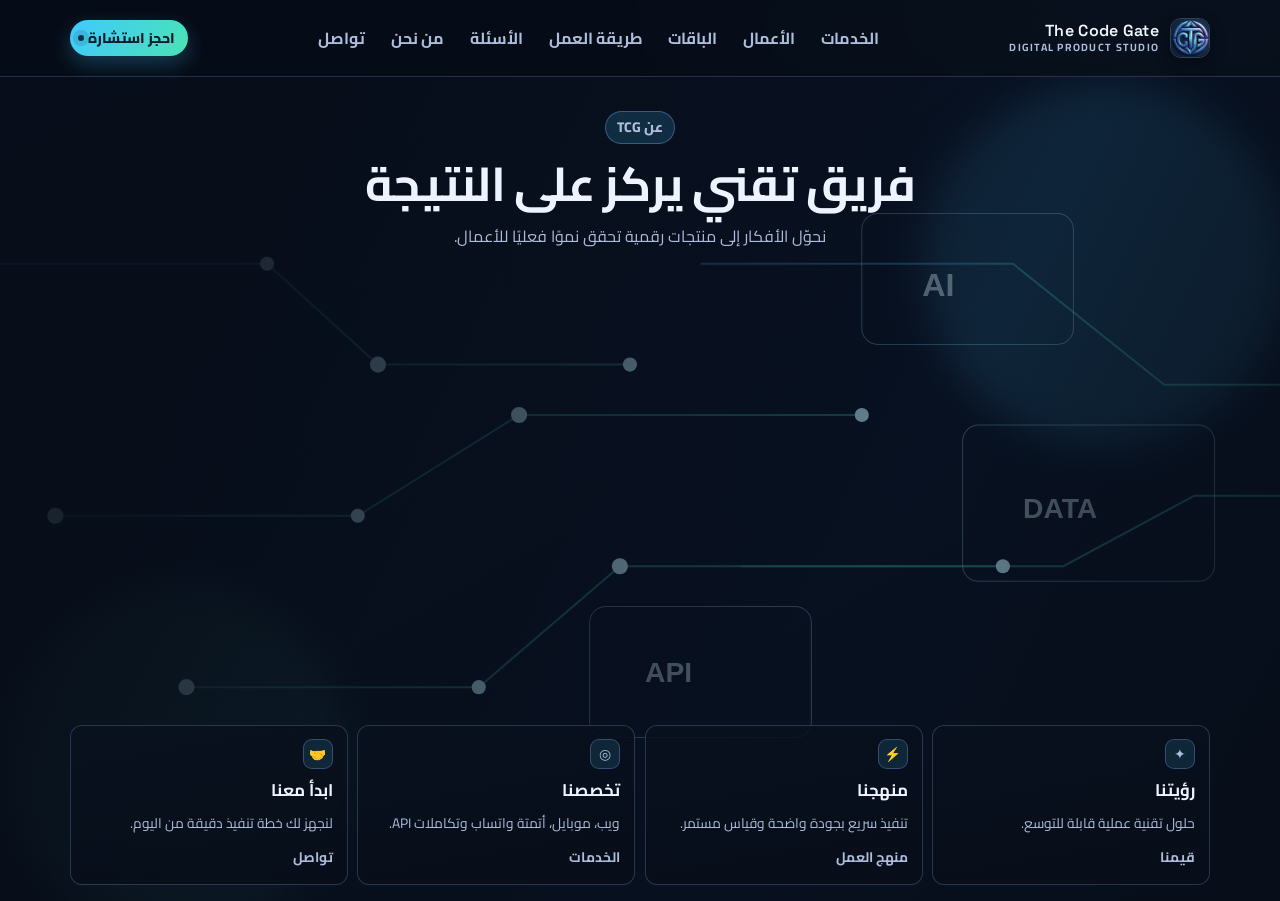
==== about.html @ 064f1c4c "update" ====
<!doctype html><html lang="ar" dir="rtl"><head><meta charset="UTF-8"><meta name="viewport" content="width=device-width, initial-scale=1.0"><title>من نحن | TCG</title><meta name="description" content="تعرف على فريق The Code Gate ورؤيته في بناء حلول رقمية عملية."><meta name="ga4-measurement-id" content=""><link rel="canonical" href="https://tcg.com.ly/about.html"><link rel="icon" type="image/png" sizes="48x48" href="/favicon-48x48.png"><link rel="apple-touch-icon" sizes="180x180" href="/apple-touch-icon.png"><link rel="preconnect" href="https://fonts.googleapis.com"><link rel="preconnect" href="https://fonts.gstatic.com" crossorigin><link href="https://fonts.googleapis.com/css2?family=Cairo:wght@400;600;700&family=Space+Grotesk:wght@600&display=swap" rel="stylesheet"><link rel="stylesheet" href="style.css"></head><body class="section-match"><header class="site-header"><nav class="container nav"><a href="index.html" class="logo"><img src="assets/logotcg.jpeg" alt="TCG Logo" class="logo-img" width="40" height="40"><span class="logo-text-wrap"><span class="logo-title">The Code Gate</span><span class="logo-subtitle">Digital Product Studio</span></span></a><button id="menuBtn" class="menu-btn" aria-label="فتح القائمة" aria-expanded="false" aria-controls="menu">☰</button><ul id="menu" class="menu"><li><a href="services.html">الخدمات</a></li><li><a href="portfolio.html">الأعمال</a></li><li><a href="pricing.html">الباقات</a></li><li><a href="work.html">طريقة العمل</a></li><li><a href="faq.html">الأسئلة</a></li><li><a href="about.html">من نحن</a></li><li><a href="contact.html">تواصل</a></li></ul><a class="nav-cta" href="contact.html">احجز استشارة</a></nav></header><div id="menuOverlay" class="menu-overlay" aria-hidden="true"></div><main><section class="section-stage container"><div class="section-stage-top reveal"><p class="badge">عن TCG</p><h1>فريق تقني يركز على النتيجة</h1><p>نحوّل الأفكار إلى منتجات رقمية تحقق نموًا فعليًا للأعمال.</p></div><div class="section-stage-grid reveal"><div class="hub-list"><div class="hub-item"><span class="hub-icon">✦</span><strong>رؤيتنا</strong><span>حلول تقنية عملية قابلة للتوسع.</span><span class="hub-link">قيمنا</span></div><div class="hub-item"><span class="hub-icon">⚡</span><strong>منهجنا</strong><span>تنفيذ سريع بجودة واضحة وقياس مستمر.</span><span class="hub-link">منهج العمل</span></div><div class="hub-item"><span class="hub-icon">◎</span><strong>تخصصنا</strong><span>ويب، موبايل، أتمتة واتساب وتكاملات API.</span><span class="hub-link">الخدمات</span></div><a class="hub-item" href="contact.html"><span class="hub-icon">🤝</span><strong>ابدأ معنا</strong><span>لنجهز لك خطة تنفيذ دقيقة من اليوم.</span><span class="hub-link">تواصل</span></a></div></div></section></main><script src="script.js" defer></script></body></html>
---- style.css ----
:root {
  --bg: #070d18;
  --bg-soft: #0d1628;
  --surface: #111d34;
  --surface-2: #0f1a2f;
  --surface-3: #0b1425;
  --text: #eef4ff;
  --muted: #aebddb;
  --line: rgba(123, 155, 214, 0.26);
  --brand: #41c9ff;
  --brand-2: #4ae3b5;
  --brand-dark: #0c1322;
  --warn: #ffca7a;
  --radius: 18px;
  --radius-sm: 12px;
  --shadow-sm: 0 10px 24px rgba(0, 0, 0, 0.28);
  --shadow-md: 0 20px 44px rgba(0, 0, 0, 0.34);
  --max: 1140px;
}

* {
  box-sizing: border-box;
}

html {
  scroll-behavior: smooth;
}

html,
body {
  margin: 0;
  padding: 0;
}

body {
  font-family: "Cairo", "Segoe UI", sans-serif;
  color: var(--text);
  background:
    radial-gradient(circle at 92% -10%, rgba(65, 201, 255, 0.15), transparent 40%),
    radial-gradient(circle at -8% 80%, rgba(74, 227, 181, 0.14), transparent 36%),
    var(--bg);
  line-height: 1.75;
}

body.nav-open {
  overflow: hidden;
}

section {
  scroll-margin-top: 96px;
}

.container {
  width: min(var(--max), calc(100% - 2rem));
  margin: 0 auto;
}

.bg-grid {
  display: none;
}

.bg-noise,
.bg-shape {
  position: fixed;
  z-index: -1;
  pointer-events: none;
}

.bg-noise {
  inset: 0;
  opacity: 0.12;
  background-image: radial-gradient(circle, rgba(255, 255, 255, 0.14) 1px, transparent 1px);
  background-size: 3px 3px;
}

.bg-shape {
  filter: blur(90px);
}

.bg-shape-1 {
  top: -120px;
  right: -100px;
  width: 320px;
  height: 320px;
  border-radius: 50%;
  background: rgba(65, 201, 255, 0.24);
}

.bg-shape-2 {
  bottom: -180px;
  left: -120px;
  width: 360px;
  height: 360px;
  border-radius: 50%;
  background: rgba(74, 227, 181, 0.18);
}

.site-header {
  position: sticky;
  top: 0;
  z-index: 50;
  backdrop-filter: blur(10px);
  background: rgba(7, 13, 24, 0.82);
  border-bottom: 1px solid var(--line);
}

.nav {
  min-height: 76px;
  display: flex;
  align-items: center;
  justify-content: space-between;
  gap: 0.75rem;
}

.logo {
  text-decoration: none;
  display: flex;
  align-items: center;
  gap: 0.68rem;
}

.logo-img {
  width: 40px;
  height: 40px;
  object-fit: cover;
  border-radius: 11px;
  border: 1px solid rgba(123, 155, 214, 0.35);
  box-shadow: 0 6px 16px rgba(0, 0, 0, 0.32);
}

.logo-text-wrap {
  display: flex;
  flex-direction: column;
  line-height: 1.05;
}

.logo-title {
  color: #f2f6ff;
  font-family: "Space Grotesk", "Verdana", sans-serif;
  font-size: 1rem;
  letter-spacing: 0.02em;
  font-weight: 600;
}

.logo-subtitle {
  color: var(--muted);
  font-size: 0.66rem;
  font-weight: 700;
  letter-spacing: 0.12em;
  text-transform: uppercase;
  margin-top: 0.14rem;
}

.menu {
  list-style: none;
  margin: 0;
  padding: 0;
  display: flex;
  align-items: center;
  gap: 0.18rem;
}

.menu a {
  text-decoration: none;
  color: var(--muted);
  font-weight: 700;
  padding: 0.34rem 0.72rem;
  border-radius: 999px;
  transition: color 0.2s ease, background 0.2s ease;
}

.menu a:hover,
.menu a.active {
  color: var(--text);
  background: rgba(65, 201, 255, 0.18);
}

.nav-cta {
  text-decoration: none;
  color: #061b2c;
  background: linear-gradient(120deg, var(--brand), var(--brand-2));
  border-radius: 999px;
  font-weight: 800;
  font-size: 0.88rem;
  padding: 0.38rem 0.78rem 0.38rem 1.15rem;
  box-shadow: 0 8px 20px rgba(65, 201, 255, 0.25);
  position: relative;
}

.nav-cta::before {
  content: "";
  position: absolute;
  left: 0.48rem;
  top: 50%;
  width: 6px;
  height: 6px;
  border-radius: 50%;
  transform: translateY(-50%);
  background: #07314b;
  box-shadow: 0 0 0 5px rgba(7, 49, 75, 0.14);
}

.menu-btn {
  display: none;
  width: 42px;
  height: 42px;
  border-radius: 10px;
  border: 1px solid var(--line);
  background: rgba(11, 20, 37, 0.85);
  color: var(--text);
  font-size: 1.1rem;
}

.menu-overlay {
  display: none;
}

.hero {
  display: grid;
  grid-template-columns: 1.16fr 0.84fr;
  gap: 0.9rem;
  padding: 3.3rem 0 2rem;
}

.hero-text,
.hero-showcase,
.stat,
.card,
.portfolio-item,
.plan,
.quote,
.tech,
.work,
.about,
.faq,
.contact,
.local-seo,
.cta-band {
  border: 1px solid var(--line);
  border-radius: var(--radius);
  background: linear-gradient(160deg, rgba(18, 31, 55, 0.9), rgba(13, 24, 43, 0.9));
  box-shadow: var(--shadow-sm);
  position: relative;
  overflow: hidden;
}

.hero-text::before,
.hero-showcase::before,
.stat::before,
.card::before,
.portfolio-item::before,
.plan::before,
.quote::before,
.tech::before,
.work::before,
.about::before,
.faq::before,
.contact::before,
.cta-band::before {
  content: "";
  position: absolute;
  inset: 0;
  pointer-events: none;
  background: linear-gradient(120deg, transparent 0%, rgba(255, 255, 255, 0.045) 48%, transparent 100%);
  opacity: 0;
  transition: opacity 0.22s ease;
}

.hero-text:hover::before,
.hero-showcase:hover::before,
.stat:hover::before,
.card:hover::before,
.portfolio-item:hover::before,
.plan:hover::before,
.quote:hover::before,
.tech:hover::before,
.work:hover::before,
.about:hover::before,
.faq:hover::before,
.contact:hover::before,
.cta-band:hover::before {
  opacity: 1;
}

.hero-text {
  padding: 1.6rem;
}

.badge {
  display: inline-flex;
  border-radius: 999px;
  padding: 0.2rem 0.67rem;
  background: rgba(65, 201, 255, 0.16);
  border: 1px solid rgba(132, 185, 255, 0.34);
  color: #daf0ff;
  font-size: 0.88rem;
  font-weight: 800;
}

h1 {
  margin: 0.72rem 0;
  font-size: clamp(2rem, 3.1vw, 3.2rem);
  line-height: 1.2;
}

.hero-copy {
  margin: 0;
  color: var(--muted);
  max-width: 60ch;
}

.hero-actions {
  margin-top: 1.15rem;
  display: flex;
  flex-wrap: wrap;
  gap: 0.62rem;
}

.btn {
  border: 1px solid transparent;
  text-decoration: none;
  border-radius: 12px;
  font-weight: 800;
  padding: 0.62rem 0.95rem;
  display: inline-flex;
  align-items: center;
  justify-content: center;
  cursor: pointer;
  transition: transform 0.18s ease, box-shadow 0.2s ease;
}

.btn:hover {
  transform: translateY(-1px);
}

.btn-primary {
  color: #071725;
  background: linear-gradient(120deg, var(--brand), var(--brand-2));
  box-shadow: 0 10px 24px rgba(65, 201, 255, 0.24);
}

.btn-secondary {
  color: var(--text);
  border-color: rgba(123, 155, 214, 0.46);
  background: rgba(11, 20, 37, 0.85);
}

.hero-proof {
  margin-top: 1.1rem;
  display: grid;
  grid-template-columns: repeat(3, minmax(0, 1fr));
  gap: 0.45rem;
}

.proof-item {
  border: 1px solid rgba(123, 155, 214, 0.3);
  border-radius: var(--radius-sm);
  background: rgba(9, 16, 30, 0.72);
  padding: 0.54rem 0.62rem;
}

.proof-item strong {
  display: block;
  color: #8cd8ff;
  font-family: "Space Grotesk", "Verdana", sans-serif;
  font-size: 1.1rem;
  line-height: 1.1;
}

.proof-item span {
  color: var(--muted);
  font-size: 0.84rem;
}

.hero-showcase {
  padding: 1.15rem;
}

.showcase-title {
  margin: 0 0 0.7rem;
  color: #8cd8ff;
  font-size: 0.94rem;
  font-weight: 800;
}

.showcase-list {
  display: grid;
  gap: 0.55rem;
}

.showcase-item {
  border: 1px solid rgba(123, 155, 214, 0.3);
  border-radius: var(--radius-sm);
  background: rgba(9, 16, 30, 0.72);
  padding: 0.66rem;
}

.showcase-item h3 {
  margin: 0;
  font-size: 0.95rem;
  font-family: "Space Grotesk", "Verdana", sans-serif;
}

.showcase-item p {
  margin: 0.18rem 0 0;
  color: var(--muted);
  font-size: 0.9rem;
}

.showcase-note {
  margin-top: 0.72rem;
  display: flex;
  flex-wrap: wrap;
  gap: 0.35rem;
}

.showcase-note span {
  border: 1px solid rgba(123, 155, 214, 0.3);
  border-radius: 999px;
  background: rgba(9, 16, 30, 0.6);
  color: var(--muted);
  font-size: 0.8rem;
  padding: 0.14rem 0.55rem;
}

.stats {
  display: grid;
  grid-template-columns: repeat(4, minmax(0, 1fr));
  gap: 0.66rem;
  margin-top: 0.5rem;
}

.stat {
  padding: 0.82rem;
  text-align: center;
}

.stat .num {
  margin: 0;
  font-family: "Space Grotesk", "Verdana", sans-serif;
  color: #8cd8ff;
  font-size: clamp(1.45rem, 2vw, 1.95rem);
}

.stat p:last-child {
  margin: 0.16rem 0 0;
  color: var(--muted);
}

.section-title {
  margin: 0 0 0.95rem;
  font-size: clamp(1.35rem, 2.1vw, 2.05rem);
  line-height: 1.3;
  display: inline-block;
  position: relative;
  background: linear-gradient(120deg, #eef4ff, #9adfff);
  -webkit-background-clip: text;
  background-clip: text;
  color: transparent;
}

.section-title::after {
  content: "";
  position: absolute;
  right: 0;
  bottom: -0.22rem;
  width: 44%;
  height: 2px;
  border-radius: 999px;
  background: linear-gradient(120deg, var(--brand), transparent);
}

.services,
.portfolio,
.pricing,
.testimonials {
  padding: 1rem 0;
}

.cards,
.portfolio-grid,
.plans,
.testimonial-grid,
.steps {
  display: grid;
  grid-template-columns: repeat(2, minmax(0, 1fr));
  gap: 0.75rem;
}

.card,
.portfolio-item,
.plan,
.quote {
  padding: 1rem;
}

.card,
.portfolio-item,
.plan,
.quote,
.stat,
.showcase-item,
.proof-item {
  transition: transform 0.2s ease, border-color 0.2s ease;
}

.card:hover,
.portfolio-item:hover,
.plan:hover,
.quote:hover,
.stat:hover {
  transform: translateY(-3px);
  border-color: rgba(141, 188, 255, 0.48);
}

.card h3,
.portfolio-item h3,
.plan h3 {
  margin: 0;
}

.card p,
.portfolio-item p,
.plan-sub,
.plan ul,
.quote cite,
.about p,
.faq p,
.contact p {
  color: var(--muted);
}

.service-link {
  display: inline-block;
  margin-top: 0.55rem;
  color: #a9ebff;
  text-decoration: none;
  font-weight: 700;
  border-bottom: 1px dashed rgba(169, 235, 255, 0.4);
}

.service-link:hover {
  color: #d5fff3;
  border-bottom-color: rgba(213, 255, 243, 0.75);
}

.portfolio-tag {
  display: inline-flex;
  margin: 0 0 0.3rem;
  border-radius: 999px;
  border: 1px solid rgba(123, 155, 214, 0.36);
  background: rgba(65, 201, 255, 0.14);
  color: #8cd8ff;
  font-size: 0.78rem;
  padding: 0.15rem 0.52rem;
}

.portfolio-item a {
  text-decoration: none;
  color: #8cd8ff;
  font-weight: 700;
}

.tech {
  padding: 1rem;
  margin-top: 0.6rem;
}

.tech-list {
  display: flex;
  flex-wrap: wrap;
  gap: 0.45rem;
}

.tech-list span {
  border: 1px solid rgba(123, 155, 214, 0.34);
  background: rgba(65, 201, 255, 0.1);
  border-radius: 999px;
  padding: 0.24rem 0.62rem;
  color: #8cd8ff;
  font-family: "Space Grotesk", "Verdana", sans-serif;
  font-size: 0.86rem;
}

.plan-sub {
  margin: 0.25rem 0 0.55rem;
  color: #8cd8ff;
  font-weight: 700;
}

.plan ul {
  margin: 0 0 0.88rem;
  padding-right: 1rem;
}

.plan-featured {
  border-color: rgba(141, 188, 255, 0.58);
  box-shadow: var(--shadow-md);
}

.quote {
  margin: 0;
}

.quote p {
  margin: 0;
}

.quote cite {
  margin-top: 0.55rem;
  display: block;
  font-style: normal;
}

.work,
.about,
.faq,
.contact,
.cta-band {
  padding: 1.1rem;
  margin-top: 1rem;
}

.step {
  border: 1px solid rgba(123, 155, 214, 0.3);
  border-radius: var(--radius-sm);
  background: rgba(9, 16, 30, 0.72);
  padding: 0.7rem;
  display: flex;
  align-items: center;
  gap: 0.5rem;
}

.step span {
  width: 28px;
  height: 28px;
  border-radius: 50%;
  display: inline-grid;
  place-items: center;
  background: linear-gradient(120deg, var(--brand), var(--brand-2));
  color: var(--brand-dark);
  font-family: "Space Grotesk", "Verdana", sans-serif;
  font-weight: 700;
}

.faq details {
  border: 1px solid rgba(123, 155, 214, 0.3);
  border-radius: var(--radius-sm);
  background: rgba(9, 16, 30, 0.72);
  padding: 0.66rem;
  margin-bottom: 0.5rem;
}

.faq summary {
  cursor: pointer;
  font-weight: 700;
}

.contact-info {
  border: 1px solid rgba(123, 155, 214, 0.3);
  border-radius: var(--radius-sm);
  background: rgba(9, 16, 30, 0.72);
  padding: 0.7rem;
  margin-bottom: 0.85rem;
}

.contact-info p {
  margin: 0.16rem 0;
}

.contact-info a {
  text-decoration: none;
  color: #8cd8ff;
  font-weight: 700;
}

.contact-form {
  display: grid;
  gap: 0.42rem;
}

.contact-form label {
  font-weight: 700;
}

.contact-form input,
.contact-form textarea,
.contact-form select {
  border: 1px solid rgba(123, 155, 214, 0.34);
  border-radius: 10px;
  padding: 0.66rem;
  background: rgba(8, 14, 26, 0.9);
  color: var(--text);
  font-family: inherit;
  outline: none;
  transition: border-color 0.2s ease, box-shadow 0.2s ease;
}

.contact-form input:focus,
.contact-form textarea:focus,
.contact-form select:focus {
  border-color: rgba(101, 182, 255, 0.8);
  box-shadow: 0 0 0 3px rgba(65, 201, 255, 0.16);
}

.contact-form textarea {
  resize: vertical;
}

.form-status {
  margin: 0.1rem 0 0;
  min-height: 1.1rem;
  color: var(--warn);
  font-weight: 700;
}

.cta-band {
  display: flex;
  align-items: center;
  justify-content: space-between;
  gap: 0.9rem;
  margin-bottom: 1rem;
  background:
    linear-gradient(145deg, rgba(65, 201, 255, 0.13), transparent 35%),
    linear-gradient(210deg, rgba(74, 227, 181, 0.12), transparent 30%),
    linear-gradient(160deg, rgba(18, 31, 55, 0.9), rgba(13, 24, 43, 0.9));
}

.cta-band h2 {
  margin: 0 0 0.15rem;
  font-size: clamp(1.2rem, 2vw, 1.75rem);
}

.cta-band p {
  margin: 0;
  color: var(--muted);
}

.hero-modern {
  grid-template-columns: 1fr;
  border-radius: var(--radius);
  overflow: clip;
  min-height: 460px;
  background:
    linear-gradient(115deg, rgba(7, 13, 24, 0.9) 24%, rgba(7, 13, 24, 0.46) 64%, rgba(7, 13, 24, 0.94) 100%),
    url("assets/hero-ai-tech.svg");
  background-size: 136% auto;
  background-position: 50% center;
  border: 1px solid rgba(123, 155, 214, 0.24);
  box-shadow: 0 22px 44px rgba(0, 0, 0, 0.28);
  position: relative;
}

.hero-modern .hero-text {
  border: 0;
  box-shadow: none;
  background: transparent;
  padding: 2.4rem 1.9rem 2.1rem;
  max-width: 860px;
  margin: 0 auto;
  text-align: center;
}

.hero-modern .hero-text::before {
  display: none;
}

.hero-trust,
.hero-locations {
  margin: 0;
  color: #d6e2fb;
  font-weight: 700;
  font-size: 0.92rem;
}

.hero-locations {
  color: #9cc8e5;
  font-weight: 600;
  font-size: 0.88rem;
}

.hero-meta {
  margin-top: 0.9rem;
  padding-top: 0.76rem;
  border-top: 1px solid rgba(136, 173, 231, 0.3);
  display: grid;
  gap: 0.24rem;
}

.section-hub {
  padding: 0.5rem 0 1.1rem;
}

.hub-list {
  display: grid;
  gap: 0.62rem;
  grid-template-columns: repeat(4, minmax(0, 1fr));
}

.hub-item {
  text-decoration: none;
  color: var(--text);
  border: 1px solid rgba(123, 155, 214, 0.28);
  border-radius: 12px;
  background: linear-gradient(170deg, rgba(9, 17, 31, 0.88), rgba(8, 14, 25, 0.92));
  padding: 0.84rem 0.86rem 0.74rem;
  display: grid;
  gap: 0.18rem;
  transition: transform 0.2s ease, border-color 0.2s ease, background 0.2s ease;
}

.hub-item strong {
  font-size: 1.05rem;
}

.hub-item span {
  color: var(--muted);
  font-size: 0.86rem;
}

.hub-item:hover {
  transform: translateY(-2px);
  border-color: rgba(141, 188, 255, 0.5);
  background: linear-gradient(170deg, rgba(13, 24, 44, 0.9), rgba(9, 17, 30, 0.94));
}

.hub-icon {
  width: 30px;
  height: 30px;
  border-radius: 9px;
  display: inline-flex;
  align-items: center;
  justify-content: center;
  font-size: 0.95rem;
  border: 1px solid rgba(123, 155, 214, 0.35);
  background: rgba(65, 201, 255, 0.12);
}

.hub-link {
  color: #a9ebff;
  font-weight: 700;
  margin-top: 0.2rem;
}

.page-shell {
  border: 1px solid var(--line);
  border-radius: var(--radius);
  background: linear-gradient(160deg, rgba(18, 31, 55, 0.9), rgba(13, 24, 43, 0.9));
  padding: 1.2rem;
  margin-top: 1.1rem;
}

.page-list {
  margin: 0.6rem 0 1rem;
  padding: 0 1rem 0 0;
  color: var(--muted);
  display: grid;
  gap: 0.45rem;
}

.site-footer {
  color: var(--muted);
  text-align: center;
  padding: 1.35rem 0 2rem;
}

.floating-wa,
.scroll-top {
  position: fixed;
  bottom: 1rem;
  z-index: 60;
}

.floating-wa {
  left: 1rem;
  text-decoration: none;
  font-weight: 800;
  border-radius: 999px;
  padding: 0.5rem 0.88rem;
  color: #03192a;
  background: linear-gradient(120deg, var(--brand), var(--brand-2));
  box-shadow: 0 10px 24px rgba(65, 201, 255, 0.28);
  animation: floatSoft 2.8s ease-in-out infinite;
}

.scroll-top {
  right: 1rem;
  width: 42px;
  height: 42px;
  border-radius: 50%;
  border: 1px solid rgba(123, 155, 214, 0.34);
  background: rgba(11, 20, 37, 0.9);
  color: var(--text);
  font-size: 1.14rem;
  cursor: pointer;
  opacity: 0;
  transform: translateY(8px);
  pointer-events: none;
  transition: opacity 0.2s ease, transform 0.2s ease;
}

.scroll-top.show {
  opacity: 1;
  transform: translateY(0);
  pointer-events: auto;
}

.reveal {
  opacity: 0;
  transform: translateY(14px);
  transition: transform 0.65s ease, opacity 0.65s ease;
}

.reveal.show {
  opacity: 1;
  transform: translateY(0);
}

@keyframes floatSoft {
  0%, 100% {
    transform: translateY(0);
  }
  50% {
    transform: translateY(-2px);
  }
}

/* Homepage visual match layout */
.home-match .bg-shape {
  display: none;
}

.home-match .nav {
  display: grid;
  grid-template-columns: auto 1fr auto;
  align-items: center;
}

.home-match .menu {
  justify-self: center;
  gap: 0.02rem;
}

.home-match .menu a {
  padding: 0.34rem 0.64rem;
  font-size: 0.98rem;
}

.home-match .hero.hero-modern {
  margin-top: 0;
  min-height: calc(100svh - 76px);
  padding: 2.1rem 1.2rem 1rem;
  background-size: 126% auto;
  background-position: center 42%;
  width: 100%;
  max-width: none;
  border: 0;
  border-radius: 0;
  box-shadow: none;
  display: flex;
  flex-direction: column;
  justify-content: space-between;
}

.home-match .hero-modern .hero-text {
  max-width: 860px;
  margin: 0 auto;
  text-align: center;
  padding: 1.2rem 0 0.8rem;
  border: 0;
  border-radius: 0;
  box-shadow: none;
  background: transparent;
}

.home-match .hero-modern h1 {
  font-size: clamp(2.45rem, 3.8vw, 4.05rem);
  margin: 0.8rem 0 0.55rem;
  letter-spacing: -0.015em;
}

.home-match .hero-copy {
  max-width: 62ch;
  margin: 0 auto;
}

.home-match .hero-actions {
  justify-content: center;
}

.home-match .hero-meta {
  max-width: 700px;
  margin: 0.95rem auto 0;
  gap: 0.28rem;
}

.home-match .section-hub {
  margin-top: auto;
  padding: 0 0 1rem;
  width: min(var(--max), calc(100% - 2rem));
  align-self: center;
}

.home-match .section-hub .section-title {
  width: 100%;
  text-align: center;
  margin-bottom: 0.72rem;
}

.home-match .section-hub .section-title::after {
  right: 50%;
  transform: translateX(50%);
  width: 120px;
}

.home-match .hub-list {
  grid-template-columns: repeat(4, minmax(0, 1fr));
  gap: 0.5rem;
}

.home-match .hub-item {
  min-height: 160px;
  align-content: start;
}

@media (max-width: 980px) {
  .home-match .nav {
    display: flex;
  }

  .home-match .hero.hero-modern {
    min-height: auto;
    padding: 1.25rem 0.75rem 0.9rem;
    background-size: 178% auto;
    background-position: 62% 30%;
    border-radius: 0;
  }

  .home-match .hero-modern .hero-text {
    text-align: right;
    margin: 0;
    padding: 1rem 0.4rem 0.8rem;
  }

  .home-match .hero-modern h1 {
    font-size: clamp(1.95rem, 8vw, 2.45rem);
  }

  .home-match .hero-copy {
    margin: 0;
  }

  .home-match .hero-actions {
    justify-content: flex-start;
  }

  .home-match .hero-meta {
    margin: 0.82rem 0 0;
  }

  .home-match .section-hub {
    margin-top: 1rem;
  }

  .home-match .hub-list {
    grid-template-columns: repeat(2, minmax(0, 1fr));
  }
}

/* Unified section pages (same design language as homepage hero) */
.section-match .bg-shape {
  display: none;
}

.section-match .section-stage {
  min-height: calc(100svh - 76px);
  width: 100%;
  max-width: none;
  margin-top: 0;
  padding: 2.1rem 1.2rem 1rem;
  display: flex;
  flex-direction: column;
  justify-content: space-between;
  background:
    linear-gradient(115deg, rgba(7, 13, 24, 0.9) 24%, rgba(7, 13, 24, 0.46) 64%, rgba(7, 13, 24, 0.94) 100%),
    url("assets/hero-ai-tech.svg");
  background-size: 126% auto;
  background-position: center 42%;
}

.section-match .section-stage-top {
  max-width: 860px;
  margin: 0 auto;
  text-align: center;
}

.section-match .section-stage-top h1 {
  margin: 0.8rem 0 0.55rem;
  font-size: clamp(2.3rem, 3.7vw, 3.95rem);
  line-height: 1.2;
  letter-spacing: -0.015em;
}

.section-match .section-stage-top p {
  color: var(--muted);
  margin: 0;
}

.section-match .section-stage-grid {
  width: min(var(--max), calc(100% - 2rem));
  margin: 1rem auto 0;
}

.section-match .page-list {
  margin: 0;
  padding: 0;
  list-style: none;
}

.section-match .hub-list {
  grid-template-columns: repeat(4, minmax(0, 1fr));
}

.section-match .hub-item {
  min-height: 160px;
}

@media (max-width: 980px) {
  .section-match .section-stage {
    min-height: auto;
    padding: 1.25rem 0.75rem 0.9rem;
    background-size: 178% auto;
    background-position: 62% 30%;
  }

  .section-match .section-stage-top {
    margin: 0;
    text-align: right;
  }

  .section-match .section-stage-top h1 {
    font-size: clamp(1.9rem, 7.8vw, 2.4rem);
  }

  .section-match .section-stage-grid {
    width: 100%;
  }

  .section-match .hub-list {
    grid-template-columns: repeat(2, minmax(0, 1fr));
  }
}

@media (max-width: 390px) {
  .section-match .hub-list {
    grid-template-columns: 1fr;
  }
}

@media (max-width: 980px) {
  .logo {
    gap: 0.52rem;
  }

  .logo-img {
    width: 36px;
    height: 36px;
    border-radius: 10px;
  }

  .logo-text-wrap {
    line-height: 1.02;
  }

  .logo-title {
    font-size: 0.88rem;
    font-weight: 700;
    letter-spacing: 0.015em;
  }

  .logo-subtitle {
    display: block;
    font-size: 0.53rem;
    letter-spacing: 0.16em;
    margin-top: 0.16rem;
    opacity: 0.92;
  }

  .hero {
    grid-template-columns: 1fr;
    padding-top: 2.7rem;
  }

  .hero-modern {
    background-size: 165% auto;
    background-position: 74% center;
    min-height: auto;
  }

  .hero-modern .hero-text {
    text-align: right;
    margin: 0;
    max-width: none;
    padding: 1.7rem 1rem 1.45rem;
  }

  .hub-item {
    padding: 0.72rem 0.8rem;
  }

  .hub-list {
    grid-template-columns: repeat(2, minmax(0, 1fr));
  }

  .hero-proof {
    grid-template-columns: repeat(2, minmax(0, 1fr));
  }

  .cards,
  .portfolio-grid,
  .plans,
  .testimonial-grid,
  .steps {
    grid-template-columns: 1fr;
  }

  .stats {
    grid-template-columns: repeat(2, minmax(0, 1fr));
  }

  .cta-band {
    flex-direction: column;
    align-items: flex-start;
  }

  .nav-cta {
    display: none;
  }

  .menu-btn {
    display: block;
    width: 44px;
    height: 44px;
    border-radius: 14px;
    border-color: rgba(123, 155, 214, 0.5);
    background: linear-gradient(165deg, rgba(11, 20, 37, 0.96), rgba(7, 14, 26, 0.96));
    box-shadow: 0 10px 22px rgba(0, 0, 0, 0.34);
    z-index: 65;
  }

  .menu {
    position: fixed;
    top: 0;
    left: 0;
    width: min(330px, 86vw);
    height: 100dvh;
    border-right: 1px solid rgba(123, 155, 214, 0.42);
    background:
      radial-gradient(circle at 12% 8%, rgba(65, 201, 255, 0.18), transparent 44%),
      linear-gradient(180deg, rgba(7, 13, 24, 0.995), rgba(9, 16, 30, 0.995));
    border-radius: 0 24px 24px 0;
    padding: 6.2rem 1rem 1.2rem;
    display: flex;
    flex-direction: column;
    align-items: stretch;
    gap: 0.52rem;
    box-shadow: 0 28px 48px rgba(0, 0, 0, 0.46);
    transform: translateX(calc(-100% - 20px));
    opacity: 0;
    visibility: hidden;
    pointer-events: none;
    transition: transform 0.28s ease, opacity 0.24s ease;
    z-index: 70;
  }

  .menu::before {
    content: "التنقل";
    display: block;
    font-size: 0.74rem;
    color: var(--muted);
    letter-spacing: 0.08em;
    margin: 0.1rem 0 0.4rem;
    padding: 0 0.32rem;
  }

  .menu li {
    width: 100%;
  }

  .menu.open {
    transform: translateX(0);
    opacity: 1;
    visibility: visible;
    pointer-events: auto;
  }

  .menu a {
    display: flex;
    align-items: center;
    justify-content: space-between;
    padding: 0.72rem 0.9rem;
    font-size: 1.04rem;
    font-weight: 700;
    color: var(--text);
    background: linear-gradient(145deg, rgba(65, 201, 255, 0.1), rgba(74, 227, 181, 0.04));
    border: 1px solid rgba(123, 155, 214, 0.3);
    border-radius: 14px;
  }

  .menu a::after {
    content: "←";
    font-size: 0.88rem;
    color: rgba(196, 216, 255, 0.75);
    transition: transform 0.2s ease, color 0.2s ease;
  }

  .menu a:hover,
  .menu a.active {
    color: #f5fbff;
    border-color: rgba(74, 227, 181, 0.45);
    background: linear-gradient(145deg, rgba(65, 201, 255, 0.22), rgba(74, 227, 181, 0.13));
  }

  .menu a:hover::after,
  .menu a.active::after {
    transform: translateX(-3px);
    color: #cffff0;
  }

  .menu-overlay {
    position: fixed;
    inset: 0;
    display: block;
    background: rgba(2, 8, 17, 0.52);
    opacity: 0;
    visibility: hidden;
    pointer-events: none;
    transition: opacity 0.2s ease;
    z-index: 45;
  }

  .menu-overlay.show {
    opacity: 1;
    visibility: visible;
    pointer-events: auto;
  }

  .floating-wa {
    left: 0.8rem;
    bottom: 0.8rem;
  }

  .scroll-top {
    right: 0.8rem;
    bottom: 0.8rem;
  }
}

@media (max-width: 390px) {
  .hub-list {
    grid-template-columns: 1fr;
  }

  .logo-subtitle {
    display: none;
  }
}

@media (prefers-reduced-motion: reduce) {
  html {
    scroll-behavior: auto;
  }

  .reveal,
  .btn,
  .scroll-top,
  .card,
  .portfolio-item,
  .plan,
  .quote,
  .stat {
    transition: none;
  }

  .floating-wa {
    animation: none;
  }
}
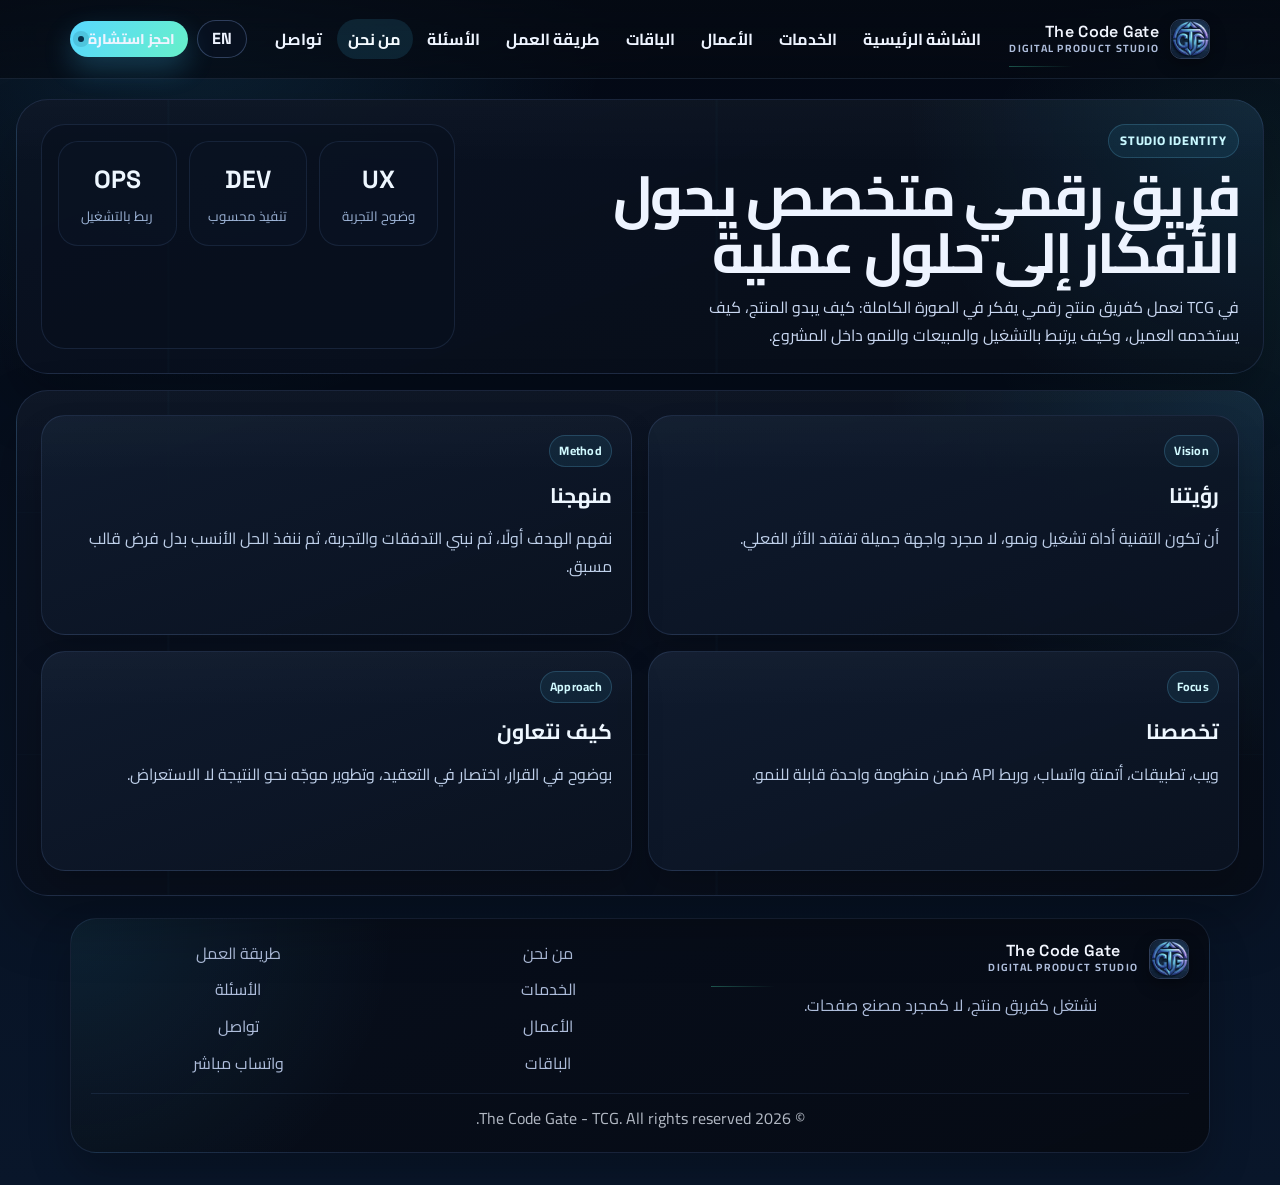
==== commit db6fe155: "Update site content and localization" ====
--- a/about.html
+++ b/about.html
@@ -1 +1,127 @@
-<!doctype html><html lang="ar" dir="rtl"><head><meta charset="UTF-8"><meta name="viewport" content="width=device-width, initial-scale=1.0"><title>من نحن | TCG</title><meta name="description" content="تعرف على فريق The Code Gate ورؤيته في بناء حلول رقمية عملية."><meta name="ga4-measurement-id" content=""><link rel="canonical" href="https://tcg.com.ly/about.html"><link rel="icon" type="image/png" sizes="48x48" href="/favicon-48x48.png"><link rel="apple-touch-icon" sizes="180x180" href="/apple-touch-icon.png"><link rel="preconnect" href="https://fonts.googleapis.com"><link rel="preconnect" href="https://fonts.gstatic.com" crossorigin><link href="https://fonts.googleapis.com/css2?family=Cairo:wght@400;600;700&family=Space+Grotesk:wght@600&display=swap" rel="stylesheet"><link rel="stylesheet" href="style.css"></head><body class="section-match"><header class="site-header"><nav class="container nav"><a href="index.html" class="logo"><img src="assets/logotcg.jpeg" alt="TCG Logo" class="logo-img" width="40" height="40"><span class="logo-text-wrap"><span class="logo-title">The Code Gate</span><span class="logo-subtitle">Digital Product Studio</span></span></a><button id="menuBtn" class="menu-btn" aria-label="فتح القائمة" aria-expanded="false" aria-controls="menu">☰</button><ul id="menu" class="menu"><li><a href="services.html">الخدمات</a></li><li><a href="portfolio.html">الأعمال</a></li><li><a href="pricing.html">الباقات</a></li><li><a href="work.html">طريقة العمل</a></li><li><a href="faq.html">الأسئلة</a></li><li><a href="about.html">من نحن</a></li><li><a href="contact.html">تواصل</a></li></ul><a class="nav-cta" href="contact.html">احجز استشارة</a></nav></header><div id="menuOverlay" class="menu-overlay" aria-hidden="true"></div><main><section class="section-stage container"><div class="section-stage-top reveal"><p class="badge">عن TCG</p><h1>فريق تقني يركز على النتيجة</h1><p>نحوّل الأفكار إلى منتجات رقمية تحقق نموًا فعليًا للأعمال.</p></div><div class="section-stage-grid reveal"><div class="hub-list"><div class="hub-item"><span class="hub-icon">✦</span><strong>رؤيتنا</strong><span>حلول تقنية عملية قابلة للتوسع.</span><span class="hub-link">قيمنا</span></div><div class="hub-item"><span class="hub-icon">⚡</span><strong>منهجنا</strong><span>تنفيذ سريع بجودة واضحة وقياس مستمر.</span><span class="hub-link">منهج العمل</span></div><div class="hub-item"><span class="hub-icon">◎</span><strong>تخصصنا</strong><span>ويب، موبايل، أتمتة واتساب وتكاملات API.</span><span class="hub-link">الخدمات</span></div><a class="hub-item" href="contact.html"><span class="hub-icon">🤝</span><strong>ابدأ معنا</strong><span>لنجهز لك خطة تنفيذ دقيقة من اليوم.</span><span class="hub-link">تواصل</span></a></div></div></section></main><script src="script.js" defer></script></body></html>
+<!doctype html>
+<html lang="ar" dir="rtl">
+<head>
+  <meta charset="UTF-8">
+  <meta name="viewport" content="width=device-width, initial-scale=1.0">
+  <title>من نحن | TCG</title>
+  <meta name="description" content="تعرف على فريق The Code Gate ورؤيته في بناء منتجات رقمية عملية تجمع بين التصميم، التطوير، والتشغيل الذكي.">
+  <meta name="keywords" content="TCG, The Code Gate, من نحن TCG, شركة برمجة ليبيا, فريق TCG, حلول رقمية ليبيا, تطوير مواقع وتطبيقات ليبيا">
+  <meta name="ga4-measurement-id" content="">
+  <link rel="canonical" href="https://tcg.com.ly/about.html">
+  <link rel="icon" type="image/png" sizes="48x48" href="/favicon-48x48.png">
+  <link rel="apple-touch-icon" sizes="180x180" href="/apple-touch-icon.png">
+  <link rel="preconnect" href="https://fonts.googleapis.com">
+  <link rel="preconnect" href="https://fonts.gstatic.com" crossorigin>
+  <link href="https://fonts.googleapis.com/css2?family=Cairo:wght@400;600;700&family=Space+Grotesk:wght@600&display=swap" rel="stylesheet">
+  <link rel="stylesheet" href="style.css">
+  <link rel="stylesheet" href="inner-pages.css">
+</head>
+<body class="inner-future page-about">
+  <header class="site-header">
+    <nav class="container nav">
+      <a href="index.html" class="logo">
+        <img src="assets/logotcg.jpeg" alt="TCG Logo" class="logo-img" width="40" height="40">
+        <span class="logo-text-wrap">
+          <span class="logo-title">The Code Gate</span>
+          <span class="logo-subtitle">Digital Product Studio</span>
+        </span>
+      </a>
+      <button id="menuBtn" class="menu-btn" aria-label="فتح القائمة" aria-expanded="false" aria-controls="menu">☰</button>
+      <ul id="menu" class="menu">
+        <li><a href="index.html" data-i18n="nav.home">الشاشة الرئيسية</a></li>
+        <li><a href="services.html" data-i18n="nav.services">الخدمات</a></li>
+        <li><a href="portfolio.html" data-i18n="nav.portfolio">الأعمال</a></li>
+        <li><a href="pricing.html" data-i18n="nav.pricing">الباقات</a></li>
+        <li><a href="work.html" data-i18n="nav.work">طريقة العمل</a></li>
+        <li><a href="faq.html" data-i18n="nav.faq">الأسئلة</a></li>
+        <li><a href="about.html" data-i18n="nav.about">من نحن</a></li>
+        <li><a href="contact.html" data-i18n="nav.contact">تواصل</a></li>
+      </ul>
+      <div class="nav-actions">
+        <a id="langToggle" class="lang-toggle" href="?lang=en" role="button" aria-label="Switch language">EN</a>
+        <a class="nav-cta" href="contact.html" data-i18n="nav.cta">احجز استشارة</a>
+      </div>
+    </nav>
+  </header>
+  <div id="menuOverlay" class="menu-overlay" aria-hidden="true"></div>
+
+  <main class="studio-page">
+    <section class="studio-shell studio-hero reveal">
+      <div class="studio-hero-copy">
+        <span class="studio-eyebrow">Studio Identity</span>
+        <h1>فريق رقمي متخصص يحول الأفكار إلى حلول عملية</h1>
+        <p>في TCG نعمل كفريق منتج رقمي يفكر في الصورة الكاملة: كيف يبدو المنتج، كيف يستخدمه العميل، وكيف يرتبط بالتشغيل والمبيعات والنمو داخل المشروع.</p>
+      </div>
+      <div class="studio-metric-stack">
+        <div class="studio-metric-card">
+          <strong>UX</strong>
+          <span>وضوح التجربة</span>
+        </div>
+        <div class="studio-metric-card">
+          <strong>DEV</strong>
+          <span>تنفيذ محسوب</span>
+        </div>
+        <div class="studio-metric-card">
+          <strong>OPS</strong>
+          <span>ربط بالتشغيل</span>
+        </div>
+      </div>
+    </section>
+
+    <section class="studio-shell reveal">
+      <div class="studio-grid studio-grid-2">
+        <article class="studio-card">
+          <span class="studio-card-tag">Vision</span>
+          <h3>رؤيتنا</h3>
+          <p>أن تكون التقنية أداة تشغيل ونمو، لا مجرد واجهة جميلة تفتقد الأثر الفعلي.</p>
+        </article>
+        <article class="studio-card">
+          <span class="studio-card-tag">Method</span>
+          <h3>منهجنا</h3>
+          <p>نفهم الهدف أولًا، ثم نبني التدفقات والتجربة، ثم ننفذ الحل الأنسب بدل فرض قالب مسبق.</p>
+        </article>
+        <article class="studio-card">
+          <span class="studio-card-tag">Focus</span>
+          <h3>تخصصنا</h3>
+          <p>ويب، تطبيقات، أتمتة واتساب، وربط API ضمن منظومة واحدة قابلة للنمو.</p>
+        </article>
+        <article class="studio-card">
+          <span class="studio-card-tag">Approach</span>
+          <h3>كيف نتعاون</h3>
+          <p>بوضوح في القرار، اختصار في التعقيد، وتطوير موجّه نحو النتيجة لا الاستعراض.</p>
+        </article>
+      </div>
+    </section>
+  </main>
+
+  <footer class="site-footer">
+    <div class="container footer-shell">
+      <div class="footer-brand">
+        <a href="index.html" class="logo footer-logo">
+          <img src="assets/logotcg.jpeg" alt="TCG Logo" class="logo-img" width="40" height="40">
+          <span class="logo-text-wrap">
+            <span class="logo-title">The Code Gate</span>
+            <span class="logo-subtitle">Digital Product Studio</span>
+          </span>
+        </a>
+        <p>نشتغل كفريق منتج، لا كمجرد مصنع صفحات.</p>
+      </div>
+      <div class="footer-links">
+        <a href="about.html">من نحن</a>
+        <a href="services.html">الخدمات</a>
+        <a href="portfolio.html">الأعمال</a>
+        <a href="pricing.html">الباقات</a>
+      </div>
+      <div class="footer-links">
+        <a href="work.html">طريقة العمل</a>
+        <a href="faq.html">الأسئلة</a>
+        <a href="contact.html">تواصل</a>
+        <a href="https://wa.me/218946510065" target="_blank" rel="noopener noreferrer">واتساب مباشر</a>
+      </div>
+      <p class="footer-meta">© 2026 The Code Gate - TCG. All rights reserved.</p>
+    </div>
+  </footer>
+
+  <script src="script.js?v=20260311-2" defer></script>
+</body>
+</html>
--- a/style.css
+++ b/style.css
@@ -112,6 +112,12 @@
   gap: 0.75rem;
 }
 
+.nav-actions {
+  display: flex;
+  align-items: center;
+  gap: 0.55rem;
+}
+
 .logo {
   text-decoration: none;
   display: flex;
@@ -200,6 +206,30 @@
   box-shadow: 0 0 0 5px rgba(7, 49, 75, 0.14);
 }
 
+.lang-toggle {
+  border: 1px solid rgba(123, 155, 214, 0.34);
+  background: rgba(9, 18, 33, 0.82);
+  color: var(--text);
+  border-radius: 999px;
+  min-width: 50px;
+  height: 38px;
+  padding: 0 0.85rem;
+  display: inline-flex;
+  align-items: center;
+  justify-content: center;
+  text-decoration: none;
+  font-family: "Space Grotesk", "Verdana", sans-serif;
+  font-weight: 700;
+  cursor: pointer;
+  transition: border-color 0.2s ease, background 0.2s ease, transform 0.2s ease;
+}
+
+.lang-toggle:hover {
+  transform: translateY(-1px);
+  border-color: rgba(74, 227, 181, 0.42);
+  background: rgba(13, 24, 43, 0.94);
+}
+
 .menu-btn {
   display: none;
   width: 42px;
@@ -230,10 +260,6 @@
 .plan,
 .quote,
 .tech,
-.work,
-.about,
-.faq,
-.contact,
 .local-seo,
 .cta-band {
   border: 1px solid var(--line);
@@ -252,10 +278,6 @@
 .plan::before,
 .quote::before,
 .tech::before,
-.work::before,
-.about::before,
-.faq::before,
-.contact::before,
 .cta-band::before {
   content: "";
   position: absolute;
@@ -612,10 +634,6 @@
   font-style: normal;
 }
 
-.work,
-.about,
-.faq,
-.contact,
 .cta-band {
   padding: 1.1rem;
   margin-top: 1rem;
@@ -785,77 +803,6 @@
   border-top: 1px solid rgba(136, 173, 231, 0.3);
   display: grid;
   gap: 0.24rem;
-}
-
-.section-hub {
-  padding: 0.5rem 0 1.1rem;
-}
-
-.hub-list {
-  display: grid;
-  gap: 0.62rem;
-  grid-template-columns: repeat(4, minmax(0, 1fr));
-}
-
-.hub-item {
-  text-decoration: none;
-  color: var(--text);
-  border: 1px solid rgba(123, 155, 214, 0.28);
-  border-radius: 12px;
-  background: linear-gradient(170deg, rgba(9, 17, 31, 0.88), rgba(8, 14, 25, 0.92));
-  padding: 0.84rem 0.86rem 0.74rem;
-  display: grid;
-  gap: 0.18rem;
-  transition: transform 0.2s ease, border-color 0.2s ease, background 0.2s ease;
-}
-
-.hub-item strong {
-  font-size: 1.05rem;
-}
-
-.hub-item span {
-  color: var(--muted);
-  font-size: 0.86rem;
-}
-
-.hub-item:hover {
-  transform: translateY(-2px);
-  border-color: rgba(141, 188, 255, 0.5);
-  background: linear-gradient(170deg, rgba(13, 24, 44, 0.9), rgba(9, 17, 30, 0.94));
-}
-
-.hub-icon {
-  width: 30px;
-  height: 30px;
-  border-radius: 9px;
-  display: inline-flex;
-  align-items: center;
-  justify-content: center;
-  font-size: 0.95rem;
-  border: 1px solid rgba(123, 155, 214, 0.35);
-  background: rgba(65, 201, 255, 0.12);
-}
-
-.hub-link {
-  color: #a9ebff;
-  font-weight: 700;
-  margin-top: 0.2rem;
-}
-
-.page-shell {
-  border: 1px solid var(--line);
-  border-radius: var(--radius);
-  background: linear-gradient(160deg, rgba(18, 31, 55, 0.9), rgba(13, 24, 43, 0.9));
-  padding: 1.2rem;
-  margin-top: 1.1rem;
-}
-
-.page-list {
-  margin: 0.6rem 0 1rem;
-  padding: 0 1rem 0 0;
-  color: var(--muted);
-  display: grid;
-  gap: 0.45rem;
 }
 
 .site-footer {
@@ -994,35 +941,6 @@
   gap: 0.28rem;
 }
 
-.home-match .section-hub {
-  margin-top: auto;
-  padding: 0 0 1rem;
-  width: min(var(--max), calc(100% - 2rem));
-  align-self: center;
-}
-
-.home-match .section-hub .section-title {
-  width: 100%;
-  text-align: center;
-  margin-bottom: 0.72rem;
-}
-
-.home-match .section-hub .section-title::after {
-  right: 50%;
-  transform: translateX(50%);
-  width: 120px;
-}
-
-.home-match .hub-list {
-  grid-template-columns: repeat(4, minmax(0, 1fr));
-  gap: 0.5rem;
-}
-
-.home-match .hub-item {
-  min-height: 160px;
-  align-content: start;
-}
-
 @media (max-width: 980px) {
   .home-match .nav {
     display: flex;
@@ -1058,13 +976,6 @@
     margin: 0.82rem 0 0;
   }
 
-  .home-match .section-hub {
-    margin-top: 1rem;
-  }
-
-  .home-match .hub-list {
-    grid-template-columns: repeat(2, minmax(0, 1fr));
-  }
 }
 
 /* Unified section pages (same design language as homepage hero) */
@@ -1111,20 +1022,6 @@
   margin: 1rem auto 0;
 }
 
-.section-match .page-list {
-  margin: 0;
-  padding: 0;
-  list-style: none;
-}
-
-.section-match .hub-list {
-  grid-template-columns: repeat(4, minmax(0, 1fr));
-}
-
-.section-match .hub-item {
-  min-height: 160px;
-}
-
 @media (max-width: 980px) {
   .section-match .section-stage {
     min-height: auto;
@@ -1145,16 +1042,6 @@
   .section-match .section-stage-grid {
     width: 100%;
   }
-
-  .section-match .hub-list {
-    grid-template-columns: repeat(2, minmax(0, 1fr));
-  }
-}
-
-@media (max-width: 390px) {
-  .section-match .hub-list {
-    grid-template-columns: 1fr;
-  }
 }
 
 @media (max-width: 980px) {
@@ -1204,14 +1091,6 @@
     padding: 1.7rem 1rem 1.45rem;
   }
 
-  .hub-item {
-    padding: 0.72rem 0.8rem;
-  }
-
-  .hub-list {
-    grid-template-columns: repeat(2, minmax(0, 1fr));
-  }
-
   .hero-proof {
     grid-template-columns: repeat(2, minmax(0, 1fr));
   }
@@ -1235,6 +1114,10 @@
 
   .nav-cta {
     display: none;
+  }
+
+  .nav-actions {
+    margin-inline-start: auto;
   }
 
   .menu-btn {
@@ -1357,10 +1240,6 @@
 }
 
 @media (max-width: 390px) {
-  .hub-list {
-    grid-template-columns: 1fr;
-  }
-
   .logo-subtitle {
     display: none;
   }
@@ -1386,3 +1265,1529 @@
     animation: none;
   }
 }
+
+/* Home page */
+.page-home {
+  background:
+    radial-gradient(circle at 85% 0, rgba(26, 117, 255, 0.18), transparent 28%),
+    radial-gradient(circle at 12% 20%, rgba(74, 227, 181, 0.09), transparent 26%),
+    linear-gradient(180deg, #050b14 0%, #07101d 44%, #091528 100%);
+}
+
+.page-home .bg-noise {
+  opacity: 0.08;
+}
+
+.page-home .site-header {
+  background: rgba(5, 11, 20, 0.72);
+  border-bottom-color: rgba(112, 144, 212, 0.2);
+}
+
+.page-home .nav {
+  display: grid;
+  grid-template-columns: auto 1fr auto;
+  align-items: center;
+}
+
+.page-home .nav-actions {
+  order: 1;
+  justify-self: start;
+}
+
+.page-home .logo {
+  order: 3;
+  justify-self: end;
+}
+
+.page-home .menu {
+  order: 2;
+  justify-self: center;
+  gap: 0.12rem;
+}
+
+.page-home .nav-cta {
+  order: 1;
+  justify-self: start;
+  padding: 0.46rem 1rem;
+  font-size: 0.84rem;
+  border-radius: 999px;
+}
+
+body.ui-en {
+  font-family: "Space Grotesk", "Cairo", "Segoe UI", sans-serif;
+}
+
+body.ui-en .nav,
+body.ui-en .menu,
+body.ui-en .nav-actions,
+body.ui-en .hero-actions,
+body.ui-en .footer-shell,
+body.ui-en .footer-links {
+  direction: ltr;
+}
+
+body.ui-en .logo-text-wrap,
+body.ui-en .menu a,
+body.ui-en .nav-cta,
+body.ui-en .lang-toggle {
+  letter-spacing: 0.01em;
+}
+
+.page-home .nav-cta::before {
+  display: none;
+}
+
+.page-home .logo::after {
+  display: none;
+}
+
+.home-canvas {
+  padding-bottom: 2rem;
+}
+
+.page-home .hero.hero-modern.home-hero-scene {
+  width: min(1280px, calc(100% - 2rem));
+  min-height: calc(100svh - 92px);
+  margin-top: 0.2rem;
+  padding: 2.2rem 1.35rem 1rem;
+  border: 1px solid rgba(86, 124, 194, 0.22);
+  border-radius: 0 0 24px 24px;
+  background:
+    linear-gradient(180deg, rgba(4, 11, 20, 0.28), rgba(4, 11, 20, 0.66)),
+    linear-gradient(90deg, rgba(3, 8, 16, 0.92), rgba(6, 19, 36, 0.68) 46%, rgba(4, 14, 28, 0.92)),
+    url("assets/hero-ai-tech.svg");
+  background-size: cover;
+  background-position: center;
+  box-shadow: 0 28px 60px rgba(0, 0, 0, 0.32);
+  position: relative;
+  display: flex;
+  flex-direction: column;
+  justify-content: space-between;
+  overflow: hidden;
+}
+
+.page-home .hero.hero-modern.home-hero-scene::before {
+  content: "";
+  position: absolute;
+  inset: 0;
+  background:
+    radial-gradient(circle at 26% 22%, rgba(103, 245, 255, 0.16), transparent 12%),
+    radial-gradient(circle at 63% 48%, rgba(103, 245, 255, 0.18), transparent 10%),
+    radial-gradient(circle at 78% 18%, rgba(103, 245, 255, 0.16), transparent 10%),
+    radial-gradient(circle at 18% 72%, rgba(103, 245, 255, 0.12), transparent 10%);
+  opacity: 0.95;
+  pointer-events: none;
+}
+
+.page-home .hero.hero-modern.home-hero-scene::after {
+  content: "";
+  position: absolute;
+  inset: 0;
+  background:
+    linear-gradient(90deg, transparent 0 14%, rgba(84, 203, 236, 0.2) 14.1% 14.3%, transparent 14.4% 33%, rgba(84, 203, 236, 0.2) 33.1% 33.3%, transparent 33.4% 61%, rgba(84, 203, 236, 0.2) 61.1% 61.3%, transparent 61.4%),
+    linear-gradient(180deg, transparent 0 21%, rgba(84, 203, 236, 0.12) 21.1% 21.3%, transparent 21.4% 60%, rgba(84, 203, 236, 0.12) 60.1% 60.3%, transparent 60.4%);
+  opacity: 0.3;
+  pointer-events: none;
+}
+
+.hero-glow {
+  position: absolute;
+  filter: blur(28px);
+  opacity: 0.55;
+  pointer-events: none;
+}
+
+.hero-glow-a {
+  top: 10%;
+  right: 14%;
+  width: 260px;
+  height: 260px;
+  background: rgba(68, 204, 255, 0.14);
+}
+
+.hero-glow-b {
+  bottom: 8%;
+  left: 16%;
+  width: 240px;
+  height: 240px;
+  background: rgba(74, 227, 181, 0.14);
+}
+
+.hero-scene-copy,
+.home-service-deck {
+  position: relative;
+  z-index: 1;
+}
+
+.hero-scene-copy {
+  width: min(700px, 100%);
+  margin: 4.8rem auto 0;
+  text-align: center;
+}
+
+.page-home .hero-scene-copy h1 {
+  margin: 0.75rem 0 0.55rem;
+  font-size: clamp(2.6rem, 5.2vw, 4.2rem);
+  line-height: 1.15;
+  letter-spacing: -0.02em;
+}
+
+.page-home .hero-scene-copy .hero-copy {
+  max-width: 54ch;
+  margin: 0 auto;
+  color: #c6d5ef;
+  font-size: 0.98rem;
+}
+
+.page-home .hero-scene-copy .hero-actions {
+  justify-content: center;
+  margin-top: 0.9rem;
+}
+
+.hero-scene-meta {
+  display: grid;
+  gap: 0.28rem;
+  margin-top: 0.9rem;
+}
+
+.hero-scene-meta p {
+  display: inline-flex;
+  gap: 0.38rem;
+  align-items: center;
+  justify-content: center;
+  margin: 0;
+  color: #c3d4f1;
+  font-size: 0.92rem;
+}
+
+.hero-scene-meta span {
+  color: rgba(191, 245, 255, 0.84);
+}
+
+.hero-float {
+  position: absolute;
+  z-index: 1;
+  color: rgba(211, 232, 255, 0.42);
+  font-family: "Space Grotesk", sans-serif;
+  font-size: clamp(2rem, 4vw, 3.1rem);
+  font-weight: 600;
+  letter-spacing: 0.06em;
+  pointer-events: none;
+}
+
+.hero-float-ai {
+  top: 12%;
+  right: 30%;
+}
+
+.hero-float-data {
+  top: 40%;
+  left: 31%;
+}
+
+.hero-float-api {
+  bottom: 22%;
+  left: 48%;
+}
+
+.home-service-deck {
+  margin-top: auto;
+}
+
+.home-service-deck .section-title {
+  text-align: center;
+  margin-bottom: 0.8rem;
+}
+
+.home-service-deck .section-title::after {
+  right: 50%;
+  transform: translateX(50%);
+}
+
+.home-service-grid {
+  display: grid;
+  grid-template-columns: repeat(4, minmax(0, 1fr));
+  gap: 0;
+  border: 1px solid rgba(103, 139, 203, 0.18);
+  border-radius: 18px;
+  overflow: hidden;
+  background: rgba(7, 15, 28, 0.42);
+  backdrop-filter: blur(12px);
+}
+
+.home-service-card {
+  display: grid;
+  align-content: start;
+  gap: 0.22rem;
+  min-height: 156px;
+  padding: 0.9rem 0.95rem 0.8rem;
+  text-decoration: none;
+  color: var(--text);
+  border-left: 1px solid rgba(103, 139, 203, 0.14);
+  background:
+    linear-gradient(180deg, rgba(255, 255, 255, 0.02), transparent 24%),
+    rgba(13, 22, 39, 0.82);
+  transition: transform 0.22s ease, border-color 0.22s ease, background 0.22s ease;
+}
+
+.home-service-card:first-child {
+  border-left: 0;
+}
+
+.home-service-card:nth-child(4n + 1) {
+  border-left: 0;
+}
+
+.home-service-card:hover {
+  transform: translateY(-2px);
+  background: rgba(8, 17, 31, 0.8);
+}
+
+.home-service-icon {
+  width: 34px;
+  height: 34px;
+  display: inline-flex;
+  align-items: center;
+  justify-content: center;
+  border-radius: 10px;
+  border: 1px solid rgba(103, 139, 203, 0.22);
+  background: rgba(76, 198, 237, 0.08);
+  color: #d8f8ff;
+  margin-bottom: 0.18rem;
+}
+
+.home-service-card strong {
+  display: block;
+  font-size: 1.02rem;
+}
+
+.home-service-card p {
+  margin: 0;
+  color: var(--muted);
+  font-size: 0.84rem;
+  line-height: 1.6;
+}
+
+.home-service-link {
+  margin-top: auto;
+  color: #bff5ff;
+  font-weight: 700;
+  font-size: 0.92rem;
+}
+
+.page-home .site-footer {
+  margin-top: 1rem;
+}
+
+.home-insight-section {
+  margin-top: 1rem;
+}
+
+.home-insight-shell {
+  padding: 1.2rem;
+  border-radius: 24px;
+  border: 1px solid rgba(103, 136, 199, 0.18);
+  background:
+    radial-gradient(circle at top right, rgba(65, 201, 255, 0.1), transparent 24%),
+    linear-gradient(160deg, rgba(8, 15, 28, 0.96), rgba(6, 11, 20, 0.98));
+  box-shadow: 0 22px 46px rgba(0, 0, 0, 0.22);
+}
+
+.home-insight-section,
+.home-metrics-section,
+.home-process-section,
+.home-cta-section {
+  width: min(1280px, calc(100% - 2rem));
+}
+
+.home-insight-copy {
+  text-align: center;
+  max-width: 760px;
+  margin: 0 auto 1rem;
+}
+
+.home-insight-copy h2 {
+  margin: 0.55rem 0 0.45rem;
+  font-size: clamp(1.7rem, 3.2vw, 2.8rem);
+  line-height: 1.15;
+}
+
+.home-insight-copy p:last-child {
+  margin: 0;
+  color: var(--muted);
+}
+
+.home-insight-grid {
+  display: grid;
+  grid-template-columns: repeat(3, minmax(0, 1fr));
+  gap: 0.8rem;
+}
+
+.home-insight-card {
+  min-height: 185px;
+  padding: 1rem;
+  border-radius: 18px;
+  border: 1px solid rgba(103, 136, 199, 0.14);
+  background:
+    linear-gradient(180deg, rgba(255, 255, 255, 0.02), transparent 26%),
+    rgba(14, 23, 40, 0.82);
+}
+
+.home-insight-number {
+  display: inline-flex;
+  width: 40px;
+  height: 40px;
+  align-items: center;
+  justify-content: center;
+  border-radius: 12px;
+  margin-bottom: 0.85rem;
+  background: rgba(65, 201, 255, 0.1);
+  color: #ccf6ff;
+  font-family: "Space Grotesk", sans-serif;
+}
+
+.home-insight-card strong {
+  display: block;
+  margin-bottom: 0.35rem;
+  font-size: 1.04rem;
+}
+
+.home-insight-card p {
+  margin: 0;
+  color: var(--muted);
+  font-size: 0.92rem;
+}
+
+.home-metrics-section,
+.home-process-section,
+.home-cta-section {
+  margin-top: 1rem;
+}
+
+.home-metrics-section {
+  padding: 1.15rem;
+  border-radius: 24px;
+  border: 1px solid rgba(103, 136, 199, 0.18);
+  background:
+    radial-gradient(circle at top right, rgba(65, 201, 255, 0.08), transparent 24%),
+    linear-gradient(160deg, rgba(8, 15, 28, 0.96), rgba(6, 11, 20, 0.98));
+  box-shadow: 0 22px 46px rgba(0, 0, 0, 0.2);
+}
+
+.home-metrics-grid {
+  display: grid;
+  grid-template-columns: repeat(4, minmax(0, 1fr));
+  gap: 0.8rem;
+}
+
+.home-metric-card {
+  padding: 1rem;
+  border-radius: 18px;
+  border: 1px solid rgba(103, 136, 199, 0.16);
+  background:
+    linear-gradient(180deg, rgba(255, 255, 255, 0.02), transparent 24%),
+    rgba(14, 23, 40, 0.84);
+  text-align: center;
+}
+
+.home-metric-card strong {
+  display: block;
+  font-family: "Space Grotesk", sans-serif;
+  font-size: 1.5rem;
+  color: #f3fbff;
+  margin-bottom: 0.2rem;
+}
+
+.home-metric-card span {
+  color: var(--muted);
+  font-size: 0.9rem;
+}
+
+.home-process-section {
+  padding: 1.2rem;
+  border-radius: 24px;
+  border: 1px solid rgba(103, 136, 199, 0.18);
+  background:
+    radial-gradient(circle at top left, rgba(74, 227, 181, 0.08), transparent 24%),
+    linear-gradient(160deg, rgba(8, 15, 28, 0.96), rgba(6, 11, 20, 0.98));
+  box-shadow: 0 22px 46px rgba(0, 0, 0, 0.2);
+}
+
+.home-process-copy {
+  text-align: center;
+  max-width: 760px;
+  margin: 0 auto 1rem;
+}
+
+.home-process-copy h2 {
+  margin: 0.55rem 0 0.4rem;
+  font-size: clamp(1.7rem, 3vw, 2.6rem);
+}
+
+.home-process-copy p:last-child {
+  margin: 0;
+  color: var(--muted);
+}
+
+.home-process-grid {
+  display: grid;
+  grid-template-columns: repeat(4, minmax(0, 1fr));
+  gap: 0.8rem;
+}
+
+.home-process-card {
+  min-height: 180px;
+  padding: 1rem;
+  border-radius: 18px;
+  border: 1px solid rgba(103, 136, 199, 0.14);
+  background: rgba(14, 23, 40, 0.82);
+}
+
+.home-process-step {
+  display: inline-flex;
+  width: 42px;
+  height: 42px;
+  align-items: center;
+  justify-content: center;
+  margin-bottom: 0.8rem;
+  border-radius: 12px;
+  background: rgba(65, 201, 255, 0.1);
+  color: #cdf8ff;
+  font-family: "Space Grotesk", sans-serif;
+}
+
+.home-process-card strong {
+  display: block;
+  margin-bottom: 0.35rem;
+}
+
+.home-process-card p {
+  margin: 0;
+  color: var(--muted);
+  font-size: 0.92rem;
+}
+
+.home-cta-shell {
+  display: flex;
+  align-items: center;
+  justify-content: space-between;
+  gap: 1rem;
+  padding: 1.2rem;
+  border-radius: 22px;
+  border: 1px solid rgba(103, 136, 199, 0.18);
+  background:
+    radial-gradient(circle at top left, rgba(65, 201, 255, 0.1), transparent 25%),
+    linear-gradient(160deg, rgba(8, 15, 28, 0.96), rgba(6, 11, 20, 0.98));
+}
+
+.home-cta-shell h2 {
+  margin: 0.55rem 0 0;
+  font-size: clamp(1.45rem, 2.6vw, 2.2rem);
+  line-height: 1.2;
+}
+
+.footer-shell {
+  display: grid;
+  grid-template-columns: 1.3fr 0.8fr 0.8fr;
+  gap: 1rem;
+  padding: 1.25rem;
+  border-radius: 26px;
+  border: 1px solid rgba(103, 136, 199, 0.18);
+  background:
+    radial-gradient(circle at 0 0, rgba(65, 201, 255, 0.1), transparent 28%),
+    linear-gradient(160deg, rgba(8, 15, 28, 0.96), rgba(6, 11, 20, 0.98));
+}
+
+.footer-brand p {
+  margin: 0;
+  color: var(--muted);
+}
+
+.footer-logo {
+  margin-bottom: 0.75rem;
+}
+
+.footer-links {
+  display: grid;
+  gap: 0.55rem;
+  align-content: start;
+}
+
+.footer-links a {
+  color: var(--muted);
+  text-decoration: none;
+}
+
+.footer-links a:hover {
+  color: var(--text);
+}
+
+.footer-meta {
+  grid-column: 1 / -1;
+  margin: 0;
+  padding-top: 0.6rem;
+  border-top: 1px solid rgba(103, 136, 199, 0.14);
+  color: rgba(238, 244, 255, 0.74);
+}
+
+@media (max-width: 1100px) {
+  .home-service-grid,
+  .footer-shell {
+    grid-template-columns: repeat(2, minmax(0, 1fr));
+  }
+
+  .home-service-grid {
+    gap: 0;
+  }
+
+  .home-service-card:nth-child(2n) {
+    border-left: 0;
+  }
+
+  .home-service-card:nth-child(4n + 1) {
+    border-left: 1px solid rgba(103, 139, 203, 0.14);
+  }
+
+  .home-service-card:first-child {
+    border-left: 0;
+  }
+
+  .home-insight-grid {
+    grid-template-columns: 1fr;
+  }
+
+  .home-metrics-grid,
+  .home-process-grid {
+    grid-template-columns: repeat(2, minmax(0, 1fr));
+  }
+}
+
+@media (max-width: 980px) {
+  .page-home .nav {
+    display: flex;
+  }
+
+  .page-home .logo,
+  .page-home .menu,
+  .page-home .nav-cta {
+    order: initial;
+  }
+
+  .page-home .hero.hero-modern.home-hero-scene {
+    width: calc(100% - 1rem);
+    min-height: auto;
+    padding: 1.2rem 0.85rem 1rem;
+    border-radius: 0 0 22px 22px;
+  }
+
+  .hero-scene-copy {
+    margin-top: 2.4rem;
+    text-align: right;
+  }
+
+  .page-home .hero-scene-copy h1 {
+    font-size: clamp(2rem, 8vw, 2.8rem);
+  }
+
+  .page-home .hero-scene-copy .hero-copy {
+    margin: 0;
+  }
+
+  .page-home .hero-scene-copy .hero-actions {
+    justify-content: flex-start;
+  }
+
+  .hero-float-ai {
+    top: 9%;
+    right: 18%;
+  }
+
+  .hero-float-data {
+    top: 47%;
+    left: 14%;
+  }
+
+  .hero-float-api {
+    bottom: 26%;
+    left: 18%;
+  }
+
+  .hero-scene-meta p {
+    justify-content: flex-start;
+  }
+
+  .home-process-copy {
+    text-align: right;
+    margin: 0 0 1rem;
+  }
+
+  .home-insight-section,
+  .home-metrics-section,
+  .home-process-section,
+  .home-cta-section {
+    width: calc(100% - 1rem);
+  }
+}
+
+@media (max-width: 760px) {
+  .home-service-grid,
+  .footer-shell {
+    grid-template-columns: 1fr;
+  }
+
+  .home-service-card {
+    border-left: 0;
+    border-top: 1px solid rgba(103, 139, 203, 0.14);
+  }
+
+  .home-service-card:first-child {
+    border-top: 0;
+  }
+
+  .home-metrics-grid,
+  .home-process-grid {
+    grid-template-columns: 1fr;
+  }
+
+  .home-cta-shell {
+    flex-direction: column;
+    align-items: flex-start;
+  }
+
+  .hero-float {
+    font-size: 1.8rem;
+    opacity: 0.28;
+  }
+}
+
+/* Shared inner pages */
+.page-services,
+.page-portfolio,
+.page-pricing,
+.page-work,
+.page-about,
+.page-faq,
+.page-contact,
+.page-mobile,
+.page-web,
+.page-automation {
+  background:
+    radial-gradient(circle at 85% 0, rgba(65, 201, 255, 0.12), transparent 24%),
+    radial-gradient(circle at 0 100%, rgba(74, 227, 181, 0.08), transparent 22%),
+    linear-gradient(180deg, #050b14 0%, #08101d 46%, #091427 100%);
+}
+
+.site-header {
+  backdrop-filter: blur(18px);
+  background:
+    linear-gradient(180deg, rgba(5, 10, 19, 0.84), rgba(5, 10, 19, 0.68));
+  border-bottom: 1px solid rgba(111, 143, 201, 0.16);
+}
+
+.nav {
+  min-height: 78px;
+}
+
+.logo {
+  position: relative;
+}
+
+.logo::after {
+  content: "";
+  position: absolute;
+  inset: auto auto -8px 0;
+  width: 64px;
+  height: 1px;
+  background: linear-gradient(90deg, rgba(74, 227, 181, 0.48), transparent);
+  opacity: 0.7;
+}
+
+.menu a {
+  color: #c8d6f2;
+}
+
+.menu a:hover,
+.menu a.active {
+  color: #f4fbff;
+  background: rgba(65, 201, 255, 0.12);
+}
+
+.nav-cta {
+  background: linear-gradient(120deg, #58d8ff, #67f0c9);
+  box-shadow: 0 12px 28px rgba(65, 201, 255, 0.24);
+}
+
+.section-match .section-stage {
+  min-height: auto;
+  width: min(1280px, calc(100% - 2rem));
+  margin-top: 1rem;
+  padding: 1.5rem;
+  border: 1px solid rgba(105, 138, 200, 0.18);
+  border-radius: 28px;
+  background:
+    radial-gradient(circle at top right, rgba(65, 201, 255, 0.12), transparent 24%),
+    linear-gradient(180deg, rgba(255, 255, 255, 0.02), transparent 24%),
+    linear-gradient(160deg, rgba(10, 19, 35, 0.96), rgba(7, 13, 24, 0.98));
+  box-shadow: 0 30px 56px rgba(0, 0, 0, 0.26);
+  overflow: hidden;
+  position: relative;
+}
+
+.section-match .section-stage::before {
+  content: "";
+  position: absolute;
+  inset: 0;
+  background:
+    linear-gradient(90deg, transparent 0 12%, rgba(87, 191, 224, 0.08) 12.1% 12.2%, transparent 12.3% 55%, rgba(87, 191, 224, 0.08) 55.1% 55.2%, transparent 55.3%),
+    linear-gradient(180deg, transparent 0 24%, rgba(87, 191, 224, 0.06) 24.1% 24.2%, transparent 24.3% 72%, rgba(87, 191, 224, 0.06) 72.1% 72.2%, transparent 72.3%);
+  opacity: 0.34;
+  pointer-events: none;
+}
+
+.section-match .section-stage-top,
+.section-match .section-stage-grid {
+  position: relative;
+  z-index: 1;
+}
+
+.section-match .section-stage-top {
+  max-width: 860px;
+  margin: 0 auto;
+  text-align: center;
+}
+
+.section-match .section-stage-top h1 {
+  margin: 0.7rem auto 0.65rem;
+  max-width: 13ch;
+  font-size: clamp(2.35rem, 4.5vw, 4.2rem);
+  line-height: 1.08;
+}
+
+.section-match .section-stage-top p {
+  color: #cad8f2;
+}
+
+.hero-actions {
+  margin-top: 1rem;
+  display: flex;
+  gap: 0.75rem;
+  flex-wrap: wrap;
+}
+
+.btn {
+  border-radius: 16px;
+  padding: 0.82rem 1.2rem;
+  font-weight: 800;
+  letter-spacing: -0.01em;
+}
+
+.btn-primary {
+  box-shadow: 0 14px 28px rgba(65, 201, 255, 0.18);
+}
+
+.btn-secondary {
+  border: 1px solid rgba(111, 143, 201, 0.26);
+  background: rgba(8, 16, 28, 0.68);
+}
+
+.future-card,
+.service-tile,
+.case-card,
+.price-card,
+.timeline-card,
+.about-card,
+.faq-card,
+.mobile-card,
+.orbit-card,
+.auto-card,
+.contact-mini,
+.contact-form.future-card {
+  border-radius: 24px;
+  border: 1px solid rgba(107, 139, 199, 0.18);
+  background:
+    linear-gradient(180deg, rgba(255, 255, 255, 0.02), transparent 26%),
+    linear-gradient(160deg, rgba(17, 28, 46, 0.94), rgba(12, 20, 34, 0.97));
+  box-shadow: 0 18px 32px rgba(0, 0, 0, 0.18);
+  position: relative;
+  overflow: hidden;
+  padding: 1.15rem;
+  display: grid;
+  gap: 0.5rem;
+  min-height: 220px;
+  align-content: start;
+}
+
+a.future-card,
+a.service-tile,
+a.case-card,
+a.price-card,
+a.timeline-card,
+a.about-card,
+a.faq-card,
+a.mobile-card,
+a.orbit-card,
+a.auto-card,
+a.contact-mini {
+  text-decoration: none;
+  color: var(--text);
+}
+
+.future-card::before {
+  content: "";
+  position: absolute;
+  inset: auto -22% -38% auto;
+  width: 220px;
+  height: 220px;
+  opacity: 0.85;
+  background: radial-gradient(circle, rgba(65, 201, 255, 0.1), transparent 70%);
+  pointer-events: none;
+}
+
+.service-grid,
+.case-grid,
+.price-grid,
+.timeline-grid,
+.about-grid,
+.faq-grid,
+.mobile-grid,
+.orbit-grid,
+.auto-grid,
+.contact-grid {
+  display: grid;
+  grid-template-columns: repeat(2, minmax(0, 1fr));
+  gap: 1rem;
+}
+
+.service-tile,
+.case-card,
+.price-card,
+.timeline-card,
+.about-card,
+.faq-card,
+.mobile-card,
+.orbit-card,
+.auto-card {
+  transition: transform 0.22s ease, border-color 0.22s ease, box-shadow 0.22s ease;
+}
+
+.service-tile:hover,
+.case-card:hover,
+.price-card:hover,
+.timeline-card:hover,
+.about-card:hover,
+.faq-card:hover,
+.mobile-card:hover,
+.orbit-card:hover,
+.auto-card:hover {
+  transform: translateY(-4px);
+  border-color: rgba(74, 227, 181, 0.3);
+  box-shadow: 0 24px 40px rgba(0, 0, 0, 0.22);
+}
+
+.service-tile strong,
+.case-card strong,
+.price-card strong,
+.timeline-card strong,
+.about-card strong,
+.faq-card strong,
+.mobile-card strong,
+.orbit-card strong,
+.auto-card strong,
+.contact-mini strong {
+  position: relative;
+  z-index: 1;
+  font-size: 1.28rem;
+  line-height: 1.2;
+}
+
+.service-tile p,
+.case-card p,
+.price-card p,
+.timeline-card p,
+.about-card p,
+.faq-card p,
+.mobile-card p,
+.orbit-card p,
+.auto-card p,
+.contact-mini p {
+  position: relative;
+  z-index: 1;
+  margin: 0;
+  color: #b8cae6;
+}
+
+.page-services .service-tile,
+.page-services .service-tile:visited,
+.page-services .service-tile:hover,
+.page-services .service-tile:active,
+.page-services .service-tile:focus {
+  color: var(--text);
+  text-decoration: none;
+}
+
+.page-services .service-tile strong,
+.page-services .service-tile p,
+.page-services .service-tile .tile-kicker,
+.page-services .service-tile .hub-link {
+  text-decoration: none;
+}
+
+.tile-kicker {
+  position: relative;
+  z-index: 1;
+  display: inline-flex;
+  width: fit-content;
+  align-items: center;
+  padding: 0.28rem 0.6rem;
+  border-radius: 999px;
+  border: 1px solid;
+  font-size: 0.78rem;
+  font-weight: 700;
+  letter-spacing: 0.02em;
+  background: rgba(65, 201, 255, 0.08);
+  border-color: rgba(65, 201, 255, 0.14);
+  color: #d0f7ff;
+}
+
+.hub-link {
+  position: relative;
+  z-index: 1;
+  margin-top: auto;
+  font-weight: 800;
+  text-decoration: none;
+  color: #c4f6ff;
+}
+
+.price-list {
+  position: relative;
+  z-index: 1;
+  margin: 0;
+  padding-right: 1rem;
+  display: grid;
+  gap: 0.45rem;
+}
+
+.price-card-featured {
+  transform: translateY(-6px);
+  border-color: rgba(74, 227, 181, 0.34);
+}
+
+.price-list li {
+  border-radius: 12px;
+  padding: 0.5rem 0.7rem;
+  background: rgba(255, 255, 255, 0.025);
+}
+
+.timeline-grid::before {
+  background: linear-gradient(90deg, rgba(65, 201, 255, 0.08), rgba(74, 227, 181, 0.34), rgba(65, 201, 255, 0.08));
+}
+
+.timeline-grid {
+  position: relative;
+}
+
+.timeline-step,
+.sequence-step {
+  width: 48px;
+  height: 48px;
+  border-radius: 16px;
+  display: inline-grid;
+  place-items: center;
+  font-family: "Space Grotesk", "Verdana", sans-serif;
+  font-weight: 700;
+  box-shadow: inset 0 0 0 1px rgba(111, 143, 201, 0.16);
+}
+
+.contact-info-grid {
+  display: grid;
+  grid-template-columns: repeat(2, minmax(0, 1fr));
+  gap: 1rem;
+}
+
+.faq-grid {
+  grid-template-columns: 1fr;
+}
+
+.faq-card-cta {
+  min-height: auto;
+}
+
+.contact-form.future-card {
+  background:
+    radial-gradient(circle at top right, rgba(65, 201, 255, 0.08), transparent 26%),
+    linear-gradient(160deg, rgba(17, 28, 46, 0.96), rgba(12, 20, 34, 0.98));
+}
+
+.contact-form input,
+.contact-form textarea,
+.contact-form select {
+  border-radius: 14px;
+  background: rgba(12, 21, 35, 0.78);
+  border: 1px solid rgba(106, 138, 199, 0.16);
+  color: var(--text);
+}
+
+.contact-form input::placeholder,
+.contact-form textarea::placeholder {
+  color: #89a0c7;
+}
+
+.contact-form input:focus,
+.contact-form textarea:focus,
+.contact-form select:focus {
+  border-color: rgba(74, 227, 181, 0.38);
+  box-shadow: 0 0 0 3px rgba(74, 227, 181, 0.08);
+}
+
+.footer-shell {
+  box-shadow: 0 22px 42px rgba(0, 0, 0, 0.22);
+}
+
+.floating-wa {
+  border: 1px solid rgba(74, 227, 181, 0.16);
+}
+
+@media (max-width: 980px) {
+  .section-match .section-stage {
+    width: calc(100% - 1rem);
+    padding: 1rem;
+    margin-top: 0.55rem;
+    border-radius: 22px;
+  }
+
+  .section-match .section-stage-top {
+    text-align: right;
+    margin: 0;
+  }
+
+  .section-match .section-stage-top h1 {
+    max-width: none;
+    font-size: clamp(2rem, 8vw, 2.8rem);
+  }
+
+  .service-grid,
+  .case-grid,
+  .price-grid,
+  .timeline-grid,
+  .about-grid,
+  .contact-grid,
+  .contact-info-grid {
+    grid-template-columns: 1fr;
+  }
+
+  .price-card-featured {
+    transform: none;
+  }
+}
+
+/* Rebuilt inner pages */
+.inner-future {
+  background:
+    radial-gradient(circle at 15% 0, rgba(65, 201, 255, 0.12), transparent 26%),
+    radial-gradient(circle at 100% 20%, rgba(74, 227, 181, 0.08), transparent 20%),
+    linear-gradient(180deg, #040915 0%, #071121 52%, #09162a 100%);
+}
+
+.studio-page {
+  width: min(1280px, calc(100% - 2rem));
+  margin: 1.25rem auto 0;
+  display: grid;
+  gap: 1rem;
+}
+
+.studio-shell {
+  position: relative;
+  overflow: hidden;
+  border-radius: 32px;
+  border: 1px solid rgba(104, 139, 205, 0.18);
+  background:
+    radial-gradient(circle at top right, rgba(65, 201, 255, 0.12), transparent 28%),
+    linear-gradient(180deg, rgba(255, 255, 255, 0.02), transparent 24%),
+    linear-gradient(160deg, rgba(10, 19, 35, 0.95), rgba(7, 13, 24, 0.98));
+  box-shadow: 0 28px 56px rgba(0, 0, 0, 0.26);
+  padding: 1.5rem;
+}
+
+.studio-shell::before {
+  content: "";
+  position: absolute;
+  inset: 0;
+  background:
+    linear-gradient(90deg, transparent 0 12%, rgba(87, 191, 224, 0.08) 12.1% 12.2%, transparent 12.3% 56%, rgba(87, 191, 224, 0.08) 56.1% 56.2%, transparent 56.3%),
+    linear-gradient(180deg, transparent 0 24%, rgba(87, 191, 224, 0.06) 24.1% 24.2%, transparent 24.3% 72%, rgba(87, 191, 224, 0.06) 72.1% 72.2%, transparent 72.3%);
+  opacity: 0.34;
+  pointer-events: none;
+}
+
+.studio-shell > * {
+  position: relative;
+  z-index: 1;
+}
+
+.studio-hero {
+  display: grid;
+  grid-template-columns: minmax(0, 1.3fr) minmax(320px, 0.7fr);
+  gap: 1rem;
+  align-items: stretch;
+}
+
+.studio-hero-copy h1 {
+  margin: 0.55rem 0 0.7rem;
+  font-size: clamp(2.4rem, 4.4vw, 4.5rem);
+  line-height: 1.02;
+  letter-spacing: -0.03em;
+}
+
+.studio-hero-copy p {
+  max-width: 60ch;
+  margin: 0;
+  color: #cad8f2;
+}
+
+.studio-eyebrow {
+  display: inline-flex;
+  width: fit-content;
+  align-items: center;
+  border: 1px solid rgba(103, 191, 232, 0.22);
+  border-radius: 999px;
+  padding: 0.32rem 0.72rem;
+  background: rgba(65, 201, 255, 0.08);
+  color: #c9f8ff;
+  font-size: 0.78rem;
+  font-weight: 800;
+  letter-spacing: 0.06em;
+  text-transform: uppercase;
+}
+
+.studio-actions {
+  margin-top: 1.1rem;
+  display: flex;
+  gap: 0.75rem;
+  flex-wrap: wrap;
+}
+
+.studio-console,
+.studio-metric-stack,
+.studio-flow-mini {
+  display: grid;
+  gap: 0.85rem;
+  align-content: start;
+}
+
+.studio-chip-row {
+  display: flex;
+  flex-wrap: wrap;
+  gap: 0.5rem;
+}
+
+.studio-chip-row span,
+.studio-flow-mini span {
+  border: 1px solid rgba(105, 143, 206, 0.2);
+  border-radius: 999px;
+  padding: 0.36rem 0.7rem;
+  background: rgba(10, 21, 36, 0.78);
+  color: #d6e8ff;
+  font-family: "Space Grotesk", "Verdana", sans-serif;
+  font-size: 0.82rem;
+}
+
+.studio-console-lines,
+.studio-metric-stack {
+  padding: 1rem;
+  border: 1px solid rgba(105, 143, 206, 0.16);
+  border-radius: 24px;
+  background: rgba(8, 16, 30, 0.65);
+}
+
+.studio-console-lines span {
+  display: block;
+  color: #b4c6e4;
+  font-family: "Space Grotesk", "Verdana", sans-serif;
+  font-size: 0.92rem;
+}
+
+.studio-console-lines span + span {
+  margin-top: 0.75rem;
+  padding-top: 0.75rem;
+  border-top: 1px solid rgba(105, 143, 206, 0.14);
+}
+
+.studio-metric-stack {
+  grid-template-columns: repeat(3, minmax(0, 1fr));
+  gap: 0.75rem;
+}
+
+.studio-metric-card {
+  padding: 1rem 0.8rem;
+  border-radius: 20px;
+  border: 1px solid rgba(105, 143, 206, 0.14);
+  background: rgba(10, 19, 35, 0.75);
+  text-align: center;
+}
+
+.studio-metric-card strong {
+  display: block;
+  color: #eef7ff;
+  font-size: 1.55rem;
+  font-family: "Space Grotesk", "Verdana", sans-serif;
+}
+
+.studio-metric-card span {
+  color: #9db4d7;
+  font-size: 0.84rem;
+}
+
+.studio-section-head {
+  margin-bottom: 1rem;
+}
+
+.studio-section-head h2 {
+  margin: 0.4rem 0 0;
+  font-size: clamp(1.5rem, 2.6vw, 2.4rem);
+}
+
+.studio-grid {
+  display: grid;
+  gap: 1rem;
+}
+
+.studio-grid-2 {
+  grid-template-columns: repeat(2, minmax(0, 1fr));
+}
+
+.studio-grid-3 {
+  grid-template-columns: repeat(3, minmax(0, 1fr));
+}
+
+.studio-grid-4 {
+  grid-template-columns: repeat(4, minmax(0, 1fr));
+}
+
+.studio-card {
+  display: grid;
+  gap: 0.65rem;
+  min-height: 220px;
+  padding: 1.2rem;
+  border-radius: 24px;
+  border: 1px solid rgba(106, 138, 199, 0.18);
+  background:
+    linear-gradient(180deg, rgba(255, 255, 255, 0.02), transparent 26%),
+    linear-gradient(160deg, rgba(16, 28, 47, 0.95), rgba(10, 18, 32, 0.98));
+  box-shadow: 0 18px 32px rgba(0, 0, 0, 0.18);
+  align-content: start;
+}
+
+.studio-card h3 {
+  margin: 0;
+  font-size: 1.32rem;
+}
+
+.studio-card p,
+.studio-card li,
+.studio-card a {
+  color: #bfd0ea;
+}
+
+.studio-card a {
+  text-decoration: none;
+}
+
+.studio-card-tag {
+  display: inline-flex;
+  width: fit-content;
+  align-items: center;
+  border-radius: 999px;
+  border: 1px solid rgba(103, 191, 232, 0.22);
+  background: rgba(65, 201, 255, 0.08);
+  color: #d1faff;
+  padding: 0.26rem 0.56rem;
+  font-size: 0.76rem;
+  font-weight: 700;
+  letter-spacing: 0.02em;
+}
+
+.studio-link-card {
+  text-decoration: none;
+  color: var(--text);
+  transition: transform 0.22s ease, border-color 0.22s ease, box-shadow 0.22s ease;
+}
+
+.studio-link-card:hover {
+  transform: translateY(-4px);
+  border-color: rgba(74, 227, 181, 0.32);
+  box-shadow: 0 26px 44px rgba(0, 0, 0, 0.22);
+}
+
+.studio-link-arrow {
+  margin-top: auto;
+  font-weight: 800;
+  color: #caf7ff;
+}
+
+.studio-tier-featured {
+  transform: translateY(-8px);
+  border-color: rgba(74, 227, 181, 0.32);
+}
+
+.studio-list {
+  margin: 0;
+  padding-right: 1rem;
+  display: grid;
+  gap: 0.45rem;
+}
+
+.studio-timeline {
+  display: grid;
+  gap: 0.9rem;
+}
+
+.studio-timeline-step {
+  display: grid;
+  grid-template-columns: auto 1fr;
+  gap: 1rem;
+  align-items: start;
+  padding: 1.1rem 1.15rem;
+  border-radius: 24px;
+  border: 1px solid rgba(106, 138, 199, 0.18);
+  background: rgba(10, 18, 32, 0.78);
+}
+
+.studio-timeline-step > span {
+  width: 50px;
+  height: 50px;
+  display: inline-grid;
+  place-items: center;
+  border-radius: 16px;
+  background: rgba(65, 201, 255, 0.1);
+  border: 1px solid rgba(103, 191, 232, 0.2);
+  color: #ebf6ff;
+  font-family: "Space Grotesk", "Verdana", sans-serif;
+  font-weight: 700;
+}
+
+.studio-timeline-step h3 {
+  margin: 0 0 0.35rem;
+}
+
+.studio-timeline-step p {
+  margin: 0;
+  color: #bfd0ea;
+}
+
+.studio-faq {
+  display: grid;
+  gap: 0.75rem;
+}
+
+.studio-faq details {
+  border: 1px solid rgba(106, 138, 199, 0.18);
+  border-radius: 20px;
+  background: rgba(10, 18, 32, 0.76);
+  padding: 1rem 1.05rem;
+}
+
+.studio-faq summary {
+  cursor: pointer;
+  font-weight: 800;
+  color: #eef7ff;
+}
+
+.studio-faq p {
+  margin: 0.7rem 0 0;
+  color: #bfd0ea;
+}
+
+.studio-single-cta {
+  min-height: auto;
+}
+
+.studio-contact-layout {
+  display: grid;
+  grid-template-columns: minmax(0, 0.9fr) minmax(0, 1.1fr);
+  gap: 1rem;
+}
+
+.studio-contact-cards {
+  display: grid;
+  grid-template-columns: repeat(2, minmax(0, 1fr));
+  gap: 1rem;
+}
+
+.studio-form {
+  gap: 0.6rem;
+  padding: 1.3rem;
+}
+
+.studio-form label {
+  font-weight: 700;
+}
+
+.studio-form input,
+.studio-form textarea,
+.studio-form select {
+  border-radius: 14px;
+  background: rgba(12, 21, 35, 0.78);
+  border: 1px solid rgba(106, 138, 199, 0.16);
+  color: var(--text);
+}
+
+.studio-form input::placeholder,
+.studio-form textarea::placeholder {
+  color: #89a0c7;
+}
+
+.studio-form input:focus,
+.studio-form textarea:focus,
+.studio-form select:focus {
+  border-color: rgba(74, 227, 181, 0.38);
+  box-shadow: 0 0 0 3px rgba(74, 227, 181, 0.08);
+}
+
+@media (max-width: 1100px) {
+  .studio-hero,
+  .studio-contact-layout,
+  .studio-grid-3,
+  .studio-grid-4 {
+    grid-template-columns: 1fr;
+  }
+
+  .studio-metric-stack,
+  .studio-contact-cards {
+    grid-template-columns: repeat(2, minmax(0, 1fr));
+  }
+
+  .studio-tier-featured {
+    transform: none;
+  }
+}
+
+@media (max-width: 760px) {
+  .studio-page {
+    width: calc(100% - 1rem);
+    margin-top: 0.7rem;
+  }
+
+  .studio-shell {
+    border-radius: 24px;
+    padding: 1rem;
+  }
+
+  .studio-hero-copy h1 {
+    font-size: clamp(2rem, 9vw, 2.9rem);
+  }
+
+  .studio-grid-2,
+  .studio-metric-stack,
+  .studio-contact-cards {
+    grid-template-columns: 1fr;
+  }
+
+  .studio-timeline-step {
+    grid-template-columns: 1fr;
+  }
+
+  .studio-actions {
+    flex-direction: column;
+    align-items: flex-start;
+  }
+}
--- a/inner-pages.css
+++ b/inner-pages.css
@@ -0,0 +1,413 @@
+body.inner-future {
+  background:
+    radial-gradient(circle at 15% 0, rgba(65, 201, 255, 0.12), transparent 26%),
+    radial-gradient(circle at 100% 20%, rgba(74, 227, 181, 0.08), transparent 20%),
+    linear-gradient(180deg, #040915 0%, #071121 52%, #09162a 100%);
+}
+
+.inner-future a {
+  color: inherit;
+}
+
+.inner-future .studio-page {
+  width: min(1280px, calc(100% - 2rem));
+  margin: 1.25rem auto 0;
+  display: grid;
+  gap: 1rem;
+}
+
+.inner-future .studio-shell {
+  position: relative;
+  overflow: hidden;
+  border-radius: 32px;
+  border: 1px solid rgba(104, 139, 205, 0.18);
+  background:
+    radial-gradient(circle at top right, rgba(65, 201, 255, 0.12), transparent 28%),
+    linear-gradient(180deg, rgba(255, 255, 255, 0.02), transparent 24%),
+    linear-gradient(160deg, rgba(10, 19, 35, 0.95), rgba(7, 13, 24, 0.98));
+  box-shadow: 0 28px 56px rgba(0, 0, 0, 0.26);
+  padding: 1.5rem;
+}
+
+.inner-future .studio-shell::before {
+  content: "";
+  position: absolute;
+  inset: 0;
+  background:
+    linear-gradient(90deg, transparent 0 12%, rgba(87, 191, 224, 0.08) 12.1% 12.2%, transparent 12.3% 56%, rgba(87, 191, 224, 0.08) 56.1% 56.2%, transparent 56.3%),
+    linear-gradient(180deg, transparent 0 24%, rgba(87, 191, 224, 0.06) 24.1% 24.2%, transparent 24.3% 72%, rgba(87, 191, 224, 0.06) 72.1% 72.2%, transparent 72.3%);
+  opacity: 0.34;
+  pointer-events: none;
+}
+
+.inner-future .studio-shell > * {
+  position: relative;
+  z-index: 1;
+}
+
+.inner-future .studio-hero {
+  display: grid;
+  grid-template-columns: minmax(0, 1.3fr) minmax(320px, 0.7fr);
+  gap: 1rem;
+  align-items: stretch;
+}
+
+.inner-future .studio-hero-copy h1 {
+  margin: 0.55rem 0 0.7rem;
+  font-size: clamp(2.4rem, 4.4vw, 4.5rem);
+  line-height: 1.02;
+  letter-spacing: -0.03em;
+}
+
+.inner-future .studio-hero-copy p {
+  max-width: 60ch;
+  margin: 0;
+  color: #cad8f2;
+}
+
+.inner-future .studio-eyebrow {
+  display: inline-flex;
+  width: fit-content;
+  align-items: center;
+  border: 1px solid rgba(103, 191, 232, 0.22);
+  border-radius: 999px;
+  padding: 0.32rem 0.72rem;
+  background: rgba(65, 201, 255, 0.08);
+  color: #c9f8ff;
+  font-size: 0.78rem;
+  font-weight: 800;
+  letter-spacing: 0.06em;
+  text-transform: uppercase;
+}
+
+.inner-future .studio-actions {
+  margin-top: 1.1rem;
+  display: flex;
+  gap: 0.75rem;
+  flex-wrap: wrap;
+}
+
+.inner-future .studio-console,
+.inner-future .studio-metric-stack,
+.inner-future .studio-flow-mini {
+  display: grid;
+  gap: 0.85rem;
+  align-content: start;
+}
+
+.inner-future .studio-chip-row {
+  display: flex;
+  flex-wrap: wrap;
+  gap: 0.5rem;
+}
+
+.inner-future .studio-chip-row span,
+.inner-future .studio-flow-mini span {
+  border: 1px solid rgba(105, 143, 206, 0.2);
+  border-radius: 999px;
+  padding: 0.36rem 0.7rem;
+  background: rgba(10, 21, 36, 0.78);
+  color: #d6e8ff;
+  font-family: "Space Grotesk", "Verdana", sans-serif;
+  font-size: 0.82rem;
+}
+
+.inner-future .studio-console-lines,
+.inner-future .studio-metric-stack {
+  padding: 1rem;
+  border: 1px solid rgba(105, 143, 206, 0.16);
+  border-radius: 24px;
+  background: rgba(8, 16, 30, 0.65);
+}
+
+.inner-future .studio-console-lines span {
+  display: block;
+  color: #b4c6e4;
+  font-family: "Space Grotesk", "Verdana", sans-serif;
+  font-size: 0.92rem;
+}
+
+.inner-future .studio-console-lines span + span {
+  margin-top: 0.75rem;
+  padding-top: 0.75rem;
+  border-top: 1px solid rgba(105, 143, 206, 0.14);
+}
+
+.inner-future .studio-metric-stack {
+  grid-template-columns: repeat(3, minmax(0, 1fr));
+  gap: 0.75rem;
+}
+
+.inner-future .studio-metric-card {
+  padding: 1rem 0.8rem;
+  border-radius: 20px;
+  border: 1px solid rgba(105, 143, 206, 0.14);
+  background: rgba(10, 19, 35, 0.75);
+  text-align: center;
+}
+
+.inner-future .studio-metric-card strong {
+  display: block;
+  color: #eef7ff;
+  font-size: 1.55rem;
+  font-family: "Space Grotesk", "Verdana", sans-serif;
+}
+
+.inner-future .studio-metric-card span {
+  color: #9db4d7;
+  font-size: 0.84rem;
+}
+
+.inner-future .studio-section-head {
+  margin-bottom: 1rem;
+}
+
+.inner-future .studio-section-head h2 {
+  margin: 0.4rem 0 0;
+  font-size: clamp(1.5rem, 2.6vw, 2.4rem);
+}
+
+.inner-future .studio-grid {
+  display: grid;
+  gap: 1rem;
+}
+
+.inner-future .studio-grid-2 {
+  grid-template-columns: repeat(2, minmax(0, 1fr));
+}
+
+.inner-future .studio-grid-3 {
+  grid-template-columns: repeat(3, minmax(0, 1fr));
+}
+
+.inner-future .studio-grid-4 {
+  grid-template-columns: repeat(4, minmax(0, 1fr));
+}
+
+.inner-future .studio-card {
+  display: grid;
+  gap: 0.65rem;
+  min-height: 220px;
+  padding: 1.2rem;
+  border-radius: 24px;
+  border: 1px solid rgba(106, 138, 199, 0.18);
+  background:
+    linear-gradient(180deg, rgba(255, 255, 255, 0.02), transparent 26%),
+    linear-gradient(160deg, rgba(16, 28, 47, 0.95), rgba(10, 18, 32, 0.98));
+  box-shadow: 0 18px 32px rgba(0, 0, 0, 0.18);
+  align-content: start;
+  text-decoration: none;
+  color: var(--text);
+}
+
+.inner-future .studio-card h3 {
+  margin: 0;
+  font-size: 1.32rem;
+  color: #eef7ff;
+}
+
+.inner-future .studio-card p,
+.inner-future .studio-card li,
+.inner-future .studio-card a {
+  color: #bfd0ea;
+  margin: 0;
+  text-decoration: none;
+}
+
+.inner-future .studio-card-tag {
+  display: inline-flex;
+  width: fit-content;
+  align-items: center;
+  border-radius: 999px;
+  border: 1px solid rgba(103, 191, 232, 0.22);
+  background: rgba(65, 201, 255, 0.08);
+  color: #d1faff;
+  padding: 0.26rem 0.56rem;
+  font-size: 0.76rem;
+  font-weight: 700;
+  letter-spacing: 0.02em;
+}
+
+.inner-future .studio-link-card {
+  transition: transform 0.22s ease, border-color 0.22s ease, box-shadow 0.22s ease;
+}
+
+.inner-future .studio-link-card:hover {
+  transform: translateY(-4px);
+  border-color: rgba(74, 227, 181, 0.32);
+  box-shadow: 0 26px 44px rgba(0, 0, 0, 0.22);
+}
+
+.inner-future .studio-link-arrow {
+  margin-top: auto;
+  font-weight: 800;
+  color: #caf7ff;
+}
+
+.inner-future .studio-tier-featured {
+  transform: translateY(-8px);
+  border-color: rgba(74, 227, 181, 0.32);
+}
+
+.inner-future .studio-list {
+  margin: 0;
+  padding-right: 1rem;
+  display: grid;
+  gap: 0.45rem;
+}
+
+.inner-future .studio-timeline {
+  display: grid;
+  gap: 0.9rem;
+}
+
+.inner-future .studio-timeline-step {
+  display: grid;
+  grid-template-columns: auto 1fr;
+  gap: 1rem;
+  align-items: start;
+  padding: 1.1rem 1.15rem;
+  border-radius: 24px;
+  border: 1px solid rgba(106, 138, 199, 0.18);
+  background: rgba(10, 18, 32, 0.78);
+}
+
+.inner-future .studio-timeline-step > span {
+  width: 50px;
+  height: 50px;
+  display: inline-grid;
+  place-items: center;
+  border-radius: 16px;
+  background: rgba(65, 201, 255, 0.1);
+  border: 1px solid rgba(103, 191, 232, 0.2);
+  color: #ebf6ff;
+  font-family: "Space Grotesk", "Verdana", sans-serif;
+  font-weight: 700;
+}
+
+.inner-future .studio-timeline-step h3 {
+  margin: 0 0 0.35rem;
+}
+
+.inner-future .studio-timeline-step p {
+  margin: 0;
+  color: #bfd0ea;
+}
+
+.inner-future .studio-faq {
+  display: grid;
+  gap: 0.75rem;
+}
+
+.inner-future .studio-faq details {
+  border: 1px solid rgba(106, 138, 199, 0.18);
+  border-radius: 20px;
+  background: rgba(10, 18, 32, 0.76);
+  padding: 1rem 1.05rem;
+}
+
+.inner-future .studio-faq summary {
+  cursor: pointer;
+  font-weight: 800;
+  color: #eef7ff;
+}
+
+.inner-future .studio-faq p {
+  margin: 0.7rem 0 0;
+  color: #bfd0ea;
+}
+
+.inner-future .studio-single-cta {
+  min-height: auto;
+}
+
+.inner-future .studio-contact-layout {
+  display: grid;
+  grid-template-columns: minmax(0, 0.9fr) minmax(0, 1.1fr);
+  gap: 1rem;
+}
+
+.inner-future .studio-contact-cards {
+  display: grid;
+  grid-template-columns: repeat(2, minmax(0, 1fr));
+  gap: 1rem;
+}
+
+.inner-future .studio-form {
+  gap: 0.6rem;
+  padding: 1.3rem;
+}
+
+.inner-future .studio-form label {
+  font-weight: 700;
+}
+
+.inner-future .studio-form input,
+.inner-future .studio-form textarea,
+.inner-future .studio-form select {
+  border-radius: 14px;
+  background: rgba(12, 21, 35, 0.78);
+  border: 1px solid rgba(106, 138, 199, 0.16);
+  color: var(--text);
+}
+
+.inner-future .studio-form input::placeholder,
+.inner-future .studio-form textarea::placeholder {
+  color: #89a0c7;
+}
+
+.inner-future .studio-form input:focus,
+.inner-future .studio-form textarea:focus,
+.inner-future .studio-form select:focus {
+  border-color: rgba(74, 227, 181, 0.38);
+  box-shadow: 0 0 0 3px rgba(74, 227, 181, 0.08);
+}
+
+@media (max-width: 1100px) {
+  .inner-future .studio-hero,
+  .inner-future .studio-contact-layout,
+  .inner-future .studio-grid-3,
+  .inner-future .studio-grid-4 {
+    grid-template-columns: 1fr;
+  }
+
+  .inner-future .studio-metric-stack,
+  .inner-future .studio-contact-cards {
+    grid-template-columns: repeat(2, minmax(0, 1fr));
+  }
+
+  .inner-future .studio-tier-featured {
+    transform: none;
+  }
+}
+
+@media (max-width: 760px) {
+  .inner-future .studio-page {
+    width: calc(100% - 1rem);
+    margin-top: 0.7rem;
+  }
+
+  .inner-future .studio-shell {
+    border-radius: 24px;
+    padding: 1rem;
+  }
+
+  .inner-future .studio-hero-copy h1 {
+    font-size: clamp(2rem, 9vw, 2.9rem);
+  }
+
+  .inner-future .studio-grid-2,
+  .inner-future .studio-metric-stack,
+  .inner-future .studio-contact-cards {
+    grid-template-columns: 1fr;
+  }
+
+  .inner-future .studio-timeline-step {
+    grid-template-columns: 1fr;
+  }
+
+  .inner-future .studio-actions {
+    flex-direction: column;
+    align-items: flex-start;
+  }
+}
